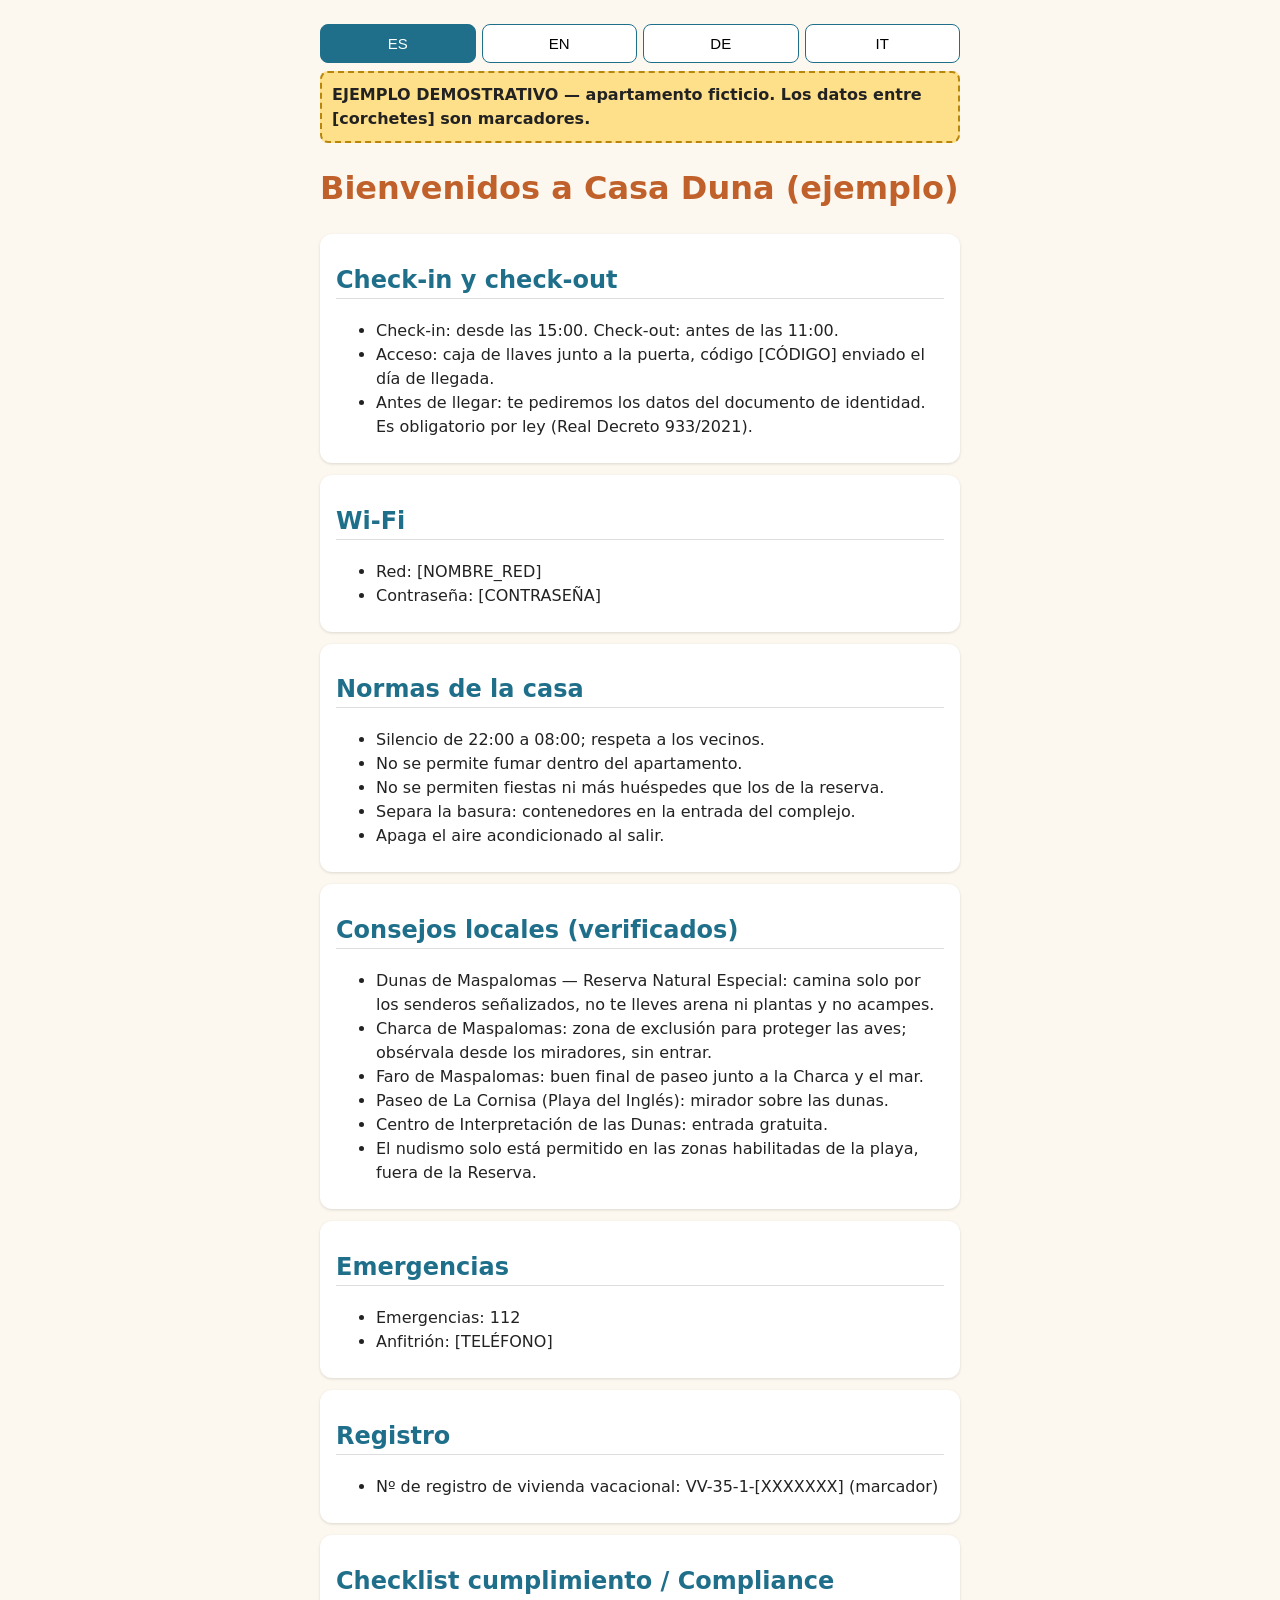
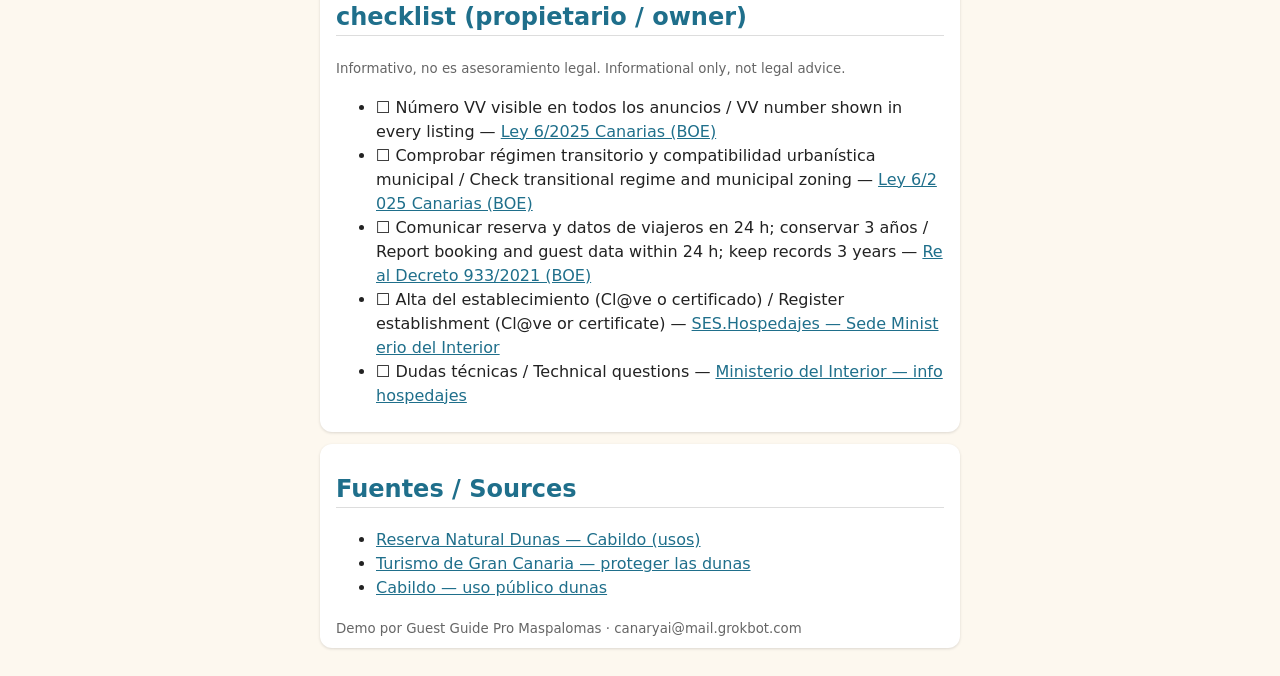
==== demo/index.html @ 5d926c9a "Add files via upload" ====
<!doctype html><html lang="es"><head><meta charset="utf-8"><meta name="viewport" content="width=device-width,initial-scale=1"><title>Casa Duna — guía demo</title><style>body{font-family:system-ui,Arial,sans-serif;margin:0;background:#fdf8ef;color:#222;line-height:1.5}main{max-width:640px;margin:auto;padding:16px}
.ex{background:#ffe08a;border:2px dashed #b8860b;padding:10px;border-radius:8px;font-weight:700}h1{color:#c0602a}h2{color:#1f6f8b;border-bottom:1px solid #ddd}
section{background:#fff;border-radius:12px;padding:8px 16px;margin:12px 0;box-shadow:0 1px 3px #0002}nav{display:flex;gap:6px;position:sticky;top:0;background:#fdf8ef;padding:8px 0}
nav button{flex:1;padding:10px;border:1px solid #1f6f8b;background:#fff;border-radius:8px;font-size:15px}nav button.on{background:#1f6f8b;color:#fff}.lang{display:none}.lang.on{display:block}
a{color:#1f6f8b;word-break:break-all}small{color:#666}@media print{nav{display:none}.lang{display:block;page-break-after:always}}</style></head><body><main><nav><button onclick="s('es')" id="bes" class=on>ES</button><button onclick="s('en')" id="ben">EN</button><button onclick="s('de')" id="bde">DE</button><button onclick="s('it')" id="bit">IT</button></nav><div class="lang on" id="es" lang="es"><div class="ex">EJEMPLO DEMOSTRATIVO — apartamento ficticio. Los datos entre [corchetes] son marcadores.</div><h1>Bienvenidos a Casa Duna (ejemplo)</h1><section><h2>Check-in y check-out</h2><ul><li>Check-in: desde las 15:00. Check-out: antes de las 11:00.</li><li>Acceso: caja de llaves junto a la puerta, código [CÓDIGO] enviado el día de llegada.</li><li>Antes de llegar: te pediremos los datos del documento de identidad. Es obligatorio por ley (Real Decreto 933/2021).</li></ul></section><section><h2>Wi-Fi</h2><ul><li>Red: [NOMBRE_RED]</li><li>Contraseña: [CONTRASEÑA]</li></ul></section><section><h2>Normas de la casa</h2><ul><li>Silencio de 22:00 a 08:00; respeta a los vecinos.</li><li>No se permite fumar dentro del apartamento.</li><li>No se permiten fiestas ni más huéspedes que los de la reserva.</li><li>Separa la basura: contenedores en la entrada del complejo.</li><li>Apaga el aire acondicionado al salir.</li></ul></section><section><h2>Consejos locales (verificados)</h2><ul><li>Dunas de Maspalomas — Reserva Natural Especial: camina solo por los senderos señalizados, no te lleves arena ni plantas y no acampes.</li><li>Charca de Maspalomas: zona de exclusión para proteger las aves; obsérvala desde los miradores, sin entrar.</li><li>Faro de Maspalomas: buen final de paseo junto a la Charca y el mar.</li><li>Paseo de La Cornisa (Playa del Inglés): mirador sobre las dunas.</li><li>Centro de Interpretación de las Dunas: entrada gratuita.</li><li>El nudismo solo está permitido en las zonas habilitadas de la playa, fuera de la Reserva.</li></ul></section><section><h2>Emergencias</h2><ul><li>Emergencias: 112</li><li>Anfitrión: [TELÉFONO]</li></ul></section><section><h2>Registro</h2><ul><li>Nº de registro de vivienda vacacional: VV-35-1-[XXXXXXX] (marcador)</li></ul></section></div><div class="lang" id="en" lang="en"><div class="ex">DEMO EXAMPLE — fictional apartment. Data in [brackets] are placeholders.</div><h1>Welcome to Casa Duna (example)</h1><section><h2>Check-in &amp; check-out</h2><ul><li>Check-in from 15:00. Check-out by 11:00.</li><li>Access: key box by the door, code [CODE] sent on arrival day.</li><li>Before arrival we will ask for your ID details. This is required by Spanish law (Royal Decree 933/2021).</li></ul></section><section><h2>Wi-Fi</h2><ul><li>Network: [NETWORK_NAME]</li><li>Password: [PASSWORD]</li></ul></section><section><h2>House rules</h2><ul><li>Quiet hours 22:00–08:00; please respect the neighbours.</li><li>No smoking inside.</li><li>No parties and no guests beyond the booking.</li><li>Separate your rubbish: bins at the complex entrance.</li><li>Switch off the air conditioning when you go out.</li></ul></section><section><h2>Local tips (verified)</h2><ul><li>Maspalomas Dunes, a Special Nature Reserve: stay on the marked trails, do not take sand or plants, and no camping.</li><li>Maspalomas lagoon (La Charca): no-entry zone to protect birds; watch from the viewpoints.</li><li>Maspalomas Lighthouse: a lovely end to a walk by the lagoon and the sea.</li><li>La Cornisa promenade (Playa del Inglés): viewpoint over the dunes.</li><li>Dunes Interpretation Centre: free entry.</li><li>Naturism only in the designated beach areas, outside the Reserve.</li></ul></section><section><h2>Emergencies</h2><ul><li>Emergencies: 112</li><li>Host: [PHONE]</li></ul></section><section><h2>Registration</h2><ul><li>Holiday home registration no.: VV-35-1-[XXXXXXX] (placeholder)</li></ul></section></div><div class="lang" id="de" lang="de"><div class="ex">DEMO-BEISPIEL: fiktive Wohnung. Angaben in [Klammern] sind Platzhalter.</div><h1>Willkommen in der Casa Duna (Beispiel)</h1><section><h2>Check-in &amp; Check-out</h2><ul><li>Check-in ab 15:00 Uhr. Check-out bis 11:00 Uhr.</li><li>Zugang: Schlüsselbox an der Tür, Code [CODE] am Anreisetag.</li><li>Vor der Anreise bitten wir Sie um Ihre Ausweisdaten. Das schreibt das spanische Gesetz vor (Königliches Dekret 933/2021).</li></ul></section><section><h2>WLAN</h2><ul><li>Netzwerk: [NETZWERKNAME]</li><li>Passwort: [PASSWORT]</li></ul></section><section><h2>Hausregeln</h2><ul><li>Nachtruhe 22:00–08:00 Uhr.</li><li>Rauchen in der Wohnung ist nicht erlaubt.</li><li>Keine Partys, keine zusätzlichen Gäste.</li><li>Bitte Müll trennen: Container am Eingang der Anlage.</li><li>Klimaanlage beim Verlassen ausschalten.</li></ul></section><section><h2>Lokale Tipps (geprüft)</h2><ul><li>Dünen von Maspalomas, ein besonderes Naturschutzgebiet: nur auf markierten Wegen gehen, keinen Sand und keine Pflanzen mitnehmen, nicht zelten.</li><li>Lagune (La Charca): Sperrzone zum Schutz der Vögel; bitte von den Aussichtspunkten aus beobachten.</li><li>Leuchtturm von Maspalomas: schöner Abschluss eines Spaziergangs an der Lagune und am Meer.</li><li>Promenade La Cornisa (Playa del Inglés): Aussichtspunkt über die Dünen.</li><li>Besucherzentrum der Dünen: Eintritt frei.</li><li>FKK nur in den ausgewiesenen Strandbereichen außerhalb des Schutzgebiets.</li></ul></section><section><h2>Notfälle</h2><ul><li>Notruf: 112</li><li>Gastgeber: [TELEFON]</li></ul></section><section><h2>Registrierung</h2><ul><li>Registriernummer der Ferienwohnung: VV-35-1-[XXXXXXX] (Platzhalter)</li></ul></section></div><div class="lang" id="it" lang="it"><div class="ex">ESEMPIO DIMOSTRATIVO — appartamento fittizio. I dati tra [parentesi] sono segnaposto.</div><h1>Benvenuti a Casa Duna (esempio)</h1><section><h2>Check-in e check-out</h2><ul><li>Check-in dalle 15:00. Check-out entro le 11:00.</li><li>Accesso: cassetta delle chiavi accanto alla porta, codice [CODICE] inviato il giorno dell&#x27;arrivo.</li><li>Prima dell&#x27;arrivo ti chiederemo i dati del documento d&#x27;identità. È obbligatorio per legge (Real Decreto 933/2021).</li></ul></section><section><h2>Wi-Fi</h2><ul><li>Rete: [NOME_RETE]</li><li>Password: [PASSWORD]</li></ul></section><section><h2>Regole della casa</h2><ul><li>Silenzio dalle 22:00 alle 08:00.</li><li>Vietato fumare all&#x27;interno.</li><li>Niente feste né ospiti oltre a quelli della prenotazione.</li><li>Fai la raccolta differenziata: contenitori all&#x27;ingresso del complesso.</li><li>Spegni l&#x27;aria condizionata quando esci.</li></ul></section><section><h2>Consigli locali (verificati)</h2><ul><li>Dune di Maspalomas, Riserva Naturale Speciale: cammina solo sui sentieri segnalati, non portare via sabbia o piante e non campeggiare.</li><li>Laguna (La Charca): zona di esclusione per proteggere gli uccelli; osservala dai belvedere, senza entrare.</li><li>Faro di Maspalomas: ottima meta finale di una passeggiata lungo la laguna e il mare.</li><li>Passeggiata La Cornisa (Playa del Inglés): belvedere sulle dune.</li><li>Centro di interpretazione delle dune: ingresso gratuito.</li><li>Il naturismo è consentito solo nelle zone indicate della spiaggia, fuori dalla Riserva.</li></ul></section><section><h2>Emergenze</h2><ul><li>Emergenze: 112</li><li>Host: [TELEFONO]</li></ul></section><section><h2>Registrazione</h2><ul><li>N° di registro della casa vacanza: VV-35-1-[XXXXXXX] (segnaposto)</li></ul></section></div><section><h2>Checklist cumplimiento / Compliance checklist (propietario / owner)</h2><small>Informativo, no es asesoramiento legal. Informational only, not legal advice.</small><ul><li>☐ Número VV visible en todos los anuncios / VV number shown in every listing — <a href="https://www.boe.es/eli/es-cn/l/2025/12/10/6">Ley 6/2025 Canarias (BOE)</a></li><li>☐ Comprobar régimen transitorio y compatibilidad urbanística municipal / Check transitional regime and municipal zoning — <a href="https://www.boe.es/eli/es-cn/l/2025/12/10/6">Ley 6/2025 Canarias (BOE)</a></li><li>☐ Comunicar reserva y datos de viajeros en 24 h; conservar 3 años / Report booking and guest data within 24 h; keep records 3 years — <a href="https://www.boe.es/eli/es/rd/2021/10/26/933/con">Real Decreto 933/2021 (BOE)</a></li><li>☐ Alta del establecimiento (Cl@ve o certificado) / Register establishment (Cl@ve or certificate) — <a href="https://sede.interior.gob.es/portal/sede/tramites?idAgrupacion=18">SES.Hospedajes — Sede Ministerio del Interior</a></li><li>☐ Dudas técnicas / Technical questions — <a href="https://www.interior.gob.es/opencms/es/servicios-al-ciudadano/hospedajes-y-alquiler-de-vehiculos/">Ministerio del Interior — info hospedajes</a></li></ul></section><section><h2>Fuentes / Sources</h2><ul><li><a href="https://cabildo.grancanaria.com/dunas/espacio-protegido-ordenacion-usos">Reserva Natural Dunas — Cabildo (usos)</a></li><li><a href="https://www.grancanaria.com/turismo/es/playas/maspalomas/ayudanos-a-proteger-las-dunas-de-maspalomas/">Turismo de Gran Canaria — proteger las dunas</a></li><li><a href="https://cabildo.grancanaria.com/dunas/uso-publico">Cabildo — uso público dunas</a></li></ul><small>Demo por Guest Guide Pro Maspalomas · canaryai@mail.grokbot.com</small></section></main><script>function s(l){document.querySelectorAll(".lang").forEach(x=>x.classList.toggle("on",x.id==l));document.querySelectorAll("nav button").forEach(b=>b.classList.toggle("on",b.id=="b"+l))}</script></body></html>
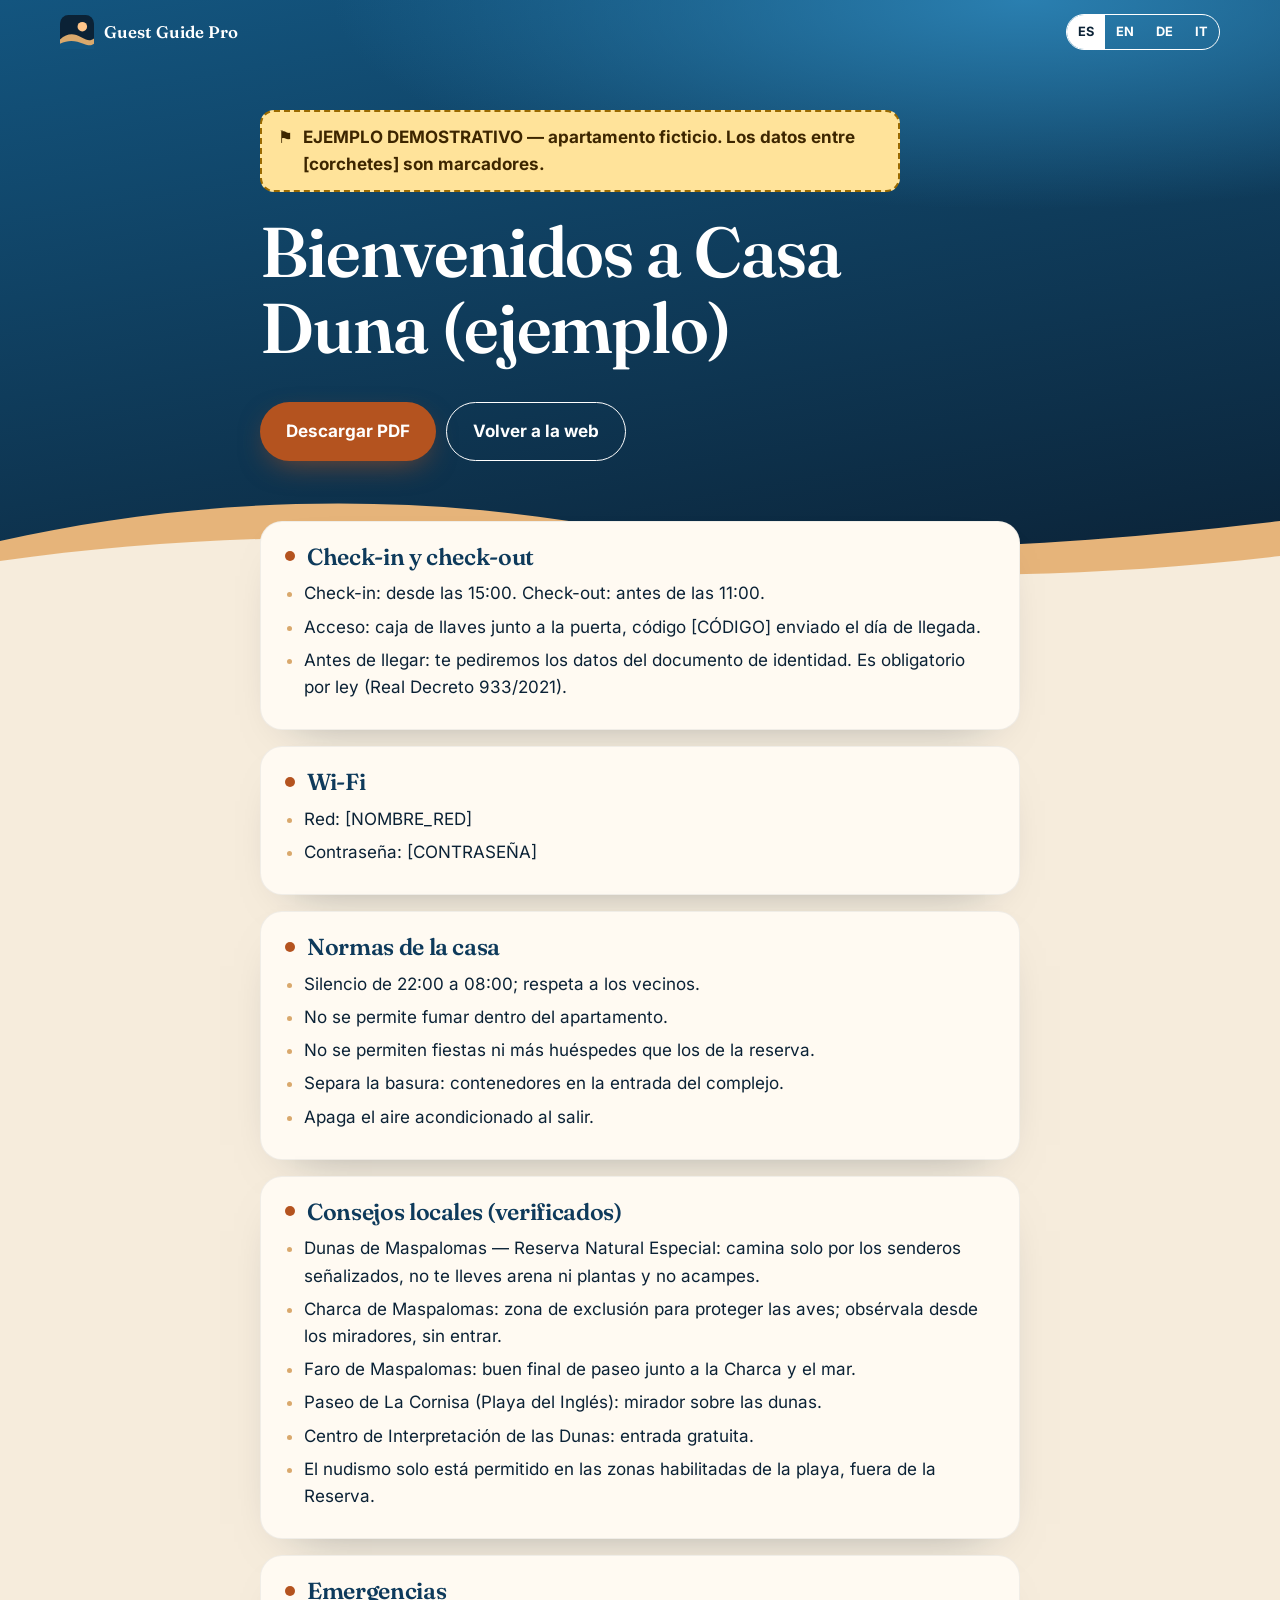
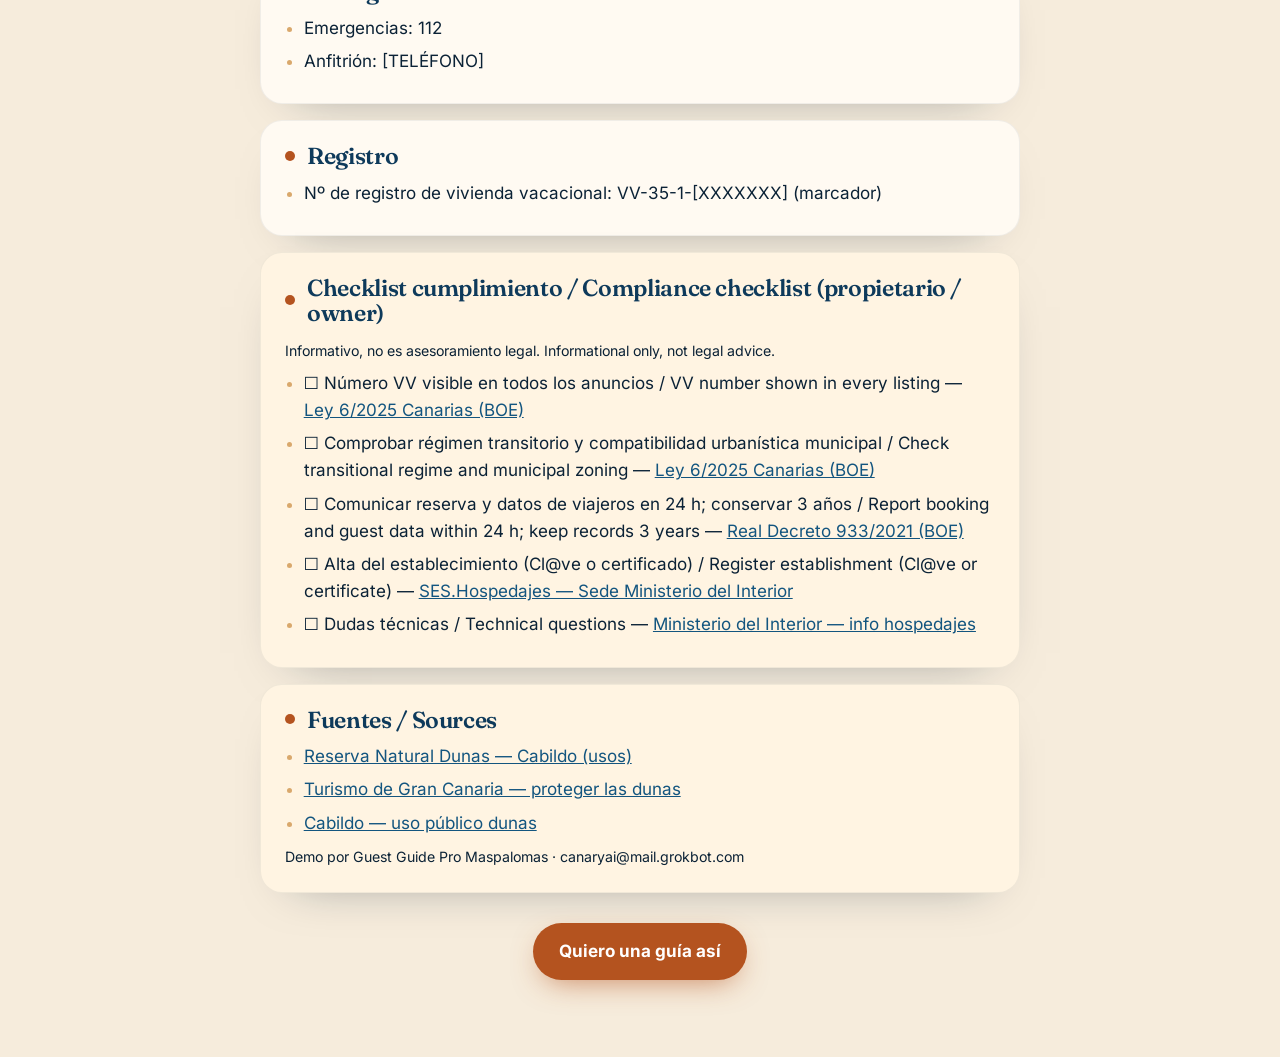
==== commit 1798d26c: "Add files via upload" ====
--- a/demo/index.html
+++ b/demo/index.html
@@ -1,5 +1,69 @@
-<!doctype html><html lang="es"><head><meta charset="utf-8"><meta name="viewport" content="width=device-width,initial-scale=1"><title>Casa Duna — guía demo</title><style>body{font-family:system-ui,Arial,sans-serif;margin:0;background:#fdf8ef;color:#222;line-height:1.5}main{max-width:640px;margin:auto;padding:16px}
-.ex{background:#ffe08a;border:2px dashed #b8860b;padding:10px;border-radius:8px;font-weight:700}h1{color:#c0602a}h2{color:#1f6f8b;border-bottom:1px solid #ddd}
-section{background:#fff;border-radius:12px;padding:8px 16px;margin:12px 0;box-shadow:0 1px 3px #0002}nav{display:flex;gap:6px;position:sticky;top:0;background:#fdf8ef;padding:8px 0}
-nav button{flex:1;padding:10px;border:1px solid #1f6f8b;background:#fff;border-radius:8px;font-size:15px}nav button.on{background:#1f6f8b;color:#fff}.lang{display:none}.lang.on{display:block}
-a{color:#1f6f8b;word-break:break-all}small{color:#666}@media print{nav{display:none}.lang{display:block;page-break-after:always}}</style></head><body><main><nav><button onclick="s('es')" id="bes" class=on>ES</button><button onclick="s('en')" id="ben">EN</button><button onclick="s('de')" id="bde">DE</button><button onclick="s('it')" id="bit">IT</button></nav><div class="lang on" id="es" lang="es"><div class="ex">EJEMPLO DEMOSTRATIVO — apartamento ficticio. Los datos entre [corchetes] son marcadores.</div><h1>Bienvenidos a Casa Duna (ejemplo)</h1><section><h2>Check-in y check-out</h2><ul><li>Check-in: desde las 15:00. Check-out: antes de las 11:00.</li><li>Acceso: caja de llaves junto a la puerta, código [CÓDIGO] enviado el día de llegada.</li><li>Antes de llegar: te pediremos los datos del documento de identidad. Es obligatorio por ley (Real Decreto 933/2021).</li></ul></section><section><h2>Wi-Fi</h2><ul><li>Red: [NOMBRE_RED]</li><li>Contraseña: [CONTRASEÑA]</li></ul></section><section><h2>Normas de la casa</h2><ul><li>Silencio de 22:00 a 08:00; respeta a los vecinos.</li><li>No se permite fumar dentro del apartamento.</li><li>No se permiten fiestas ni más huéspedes que los de la reserva.</li><li>Separa la basura: contenedores en la entrada del complejo.</li><li>Apaga el aire acondicionado al salir.</li></ul></section><section><h2>Consejos locales (verificados)</h2><ul><li>Dunas de Maspalomas — Reserva Natural Especial: camina solo por los senderos señalizados, no te lleves arena ni plantas y no acampes.</li><li>Charca de Maspalomas: zona de exclusión para proteger las aves; obsérvala desde los miradores, sin entrar.</li><li>Faro de Maspalomas: buen final de paseo junto a la Charca y el mar.</li><li>Paseo de La Cornisa (Playa del Inglés): mirador sobre las dunas.</li><li>Centro de Interpretación de las Dunas: entrada gratuita.</li><li>El nudismo solo está permitido en las zonas habilitadas de la playa, fuera de la Reserva.</li></ul></section><section><h2>Emergencias</h2><ul><li>Emergencias: 112</li><li>Anfitrión: [TELÉFONO]</li></ul></section><section><h2>Registro</h2><ul><li>Nº de registro de vivienda vacacional: VV-35-1-[XXXXXXX] (marcador)</li></ul></section></div><div class="lang" id="en" lang="en"><div class="ex">DEMO EXAMPLE — fictional apartment. Data in [brackets] are placeholders.</div><h1>Welcome to Casa Duna (example)</h1><section><h2>Check-in &amp; check-out</h2><ul><li>Check-in from 15:00. Check-out by 11:00.</li><li>Access: key box by the door, code [CODE] sent on arrival day.</li><li>Before arrival we will ask for your ID details. This is required by Spanish law (Royal Decree 933/2021).</li></ul></section><section><h2>Wi-Fi</h2><ul><li>Network: [NETWORK_NAME]</li><li>Password: [PASSWORD]</li></ul></section><section><h2>House rules</h2><ul><li>Quiet hours 22:00–08:00; please respect the neighbours.</li><li>No smoking inside.</li><li>No parties and no guests beyond the booking.</li><li>Separate your rubbish: bins at the complex entrance.</li><li>Switch off the air conditioning when you go out.</li></ul></section><section><h2>Local tips (verified)</h2><ul><li>Maspalomas Dunes, a Special Nature Reserve: stay on the marked trails, do not take sand or plants, and no camping.</li><li>Maspalomas lagoon (La Charca): no-entry zone to protect birds; watch from the viewpoints.</li><li>Maspalomas Lighthouse: a lovely end to a walk by the lagoon and the sea.</li><li>La Cornisa promenade (Playa del Inglés): viewpoint over the dunes.</li><li>Dunes Interpretation Centre: free entry.</li><li>Naturism only in the designated beach areas, outside the Reserve.</li></ul></section><section><h2>Emergencies</h2><ul><li>Emergencies: 112</li><li>Host: [PHONE]</li></ul></section><section><h2>Registration</h2><ul><li>Holiday home registration no.: VV-35-1-[XXXXXXX] (placeholder)</li></ul></section></div><div class="lang" id="de" lang="de"><div class="ex">DEMO-BEISPIEL: fiktive Wohnung. Angaben in [Klammern] sind Platzhalter.</div><h1>Willkommen in der Casa Duna (Beispiel)</h1><section><h2>Check-in &amp; Check-out</h2><ul><li>Check-in ab 15:00 Uhr. Check-out bis 11:00 Uhr.</li><li>Zugang: Schlüsselbox an der Tür, Code [CODE] am Anreisetag.</li><li>Vor der Anreise bitten wir Sie um Ihre Ausweisdaten. Das schreibt das spanische Gesetz vor (Königliches Dekret 933/2021).</li></ul></section><section><h2>WLAN</h2><ul><li>Netzwerk: [NETZWERKNAME]</li><li>Passwort: [PASSWORT]</li></ul></section><section><h2>Hausregeln</h2><ul><li>Nachtruhe 22:00–08:00 Uhr.</li><li>Rauchen in der Wohnung ist nicht erlaubt.</li><li>Keine Partys, keine zusätzlichen Gäste.</li><li>Bitte Müll trennen: Container am Eingang der Anlage.</li><li>Klimaanlage beim Verlassen ausschalten.</li></ul></section><section><h2>Lokale Tipps (geprüft)</h2><ul><li>Dünen von Maspalomas, ein besonderes Naturschutzgebiet: nur auf markierten Wegen gehen, keinen Sand und keine Pflanzen mitnehmen, nicht zelten.</li><li>Lagune (La Charca): Sperrzone zum Schutz der Vögel; bitte von den Aussichtspunkten aus beobachten.</li><li>Leuchtturm von Maspalomas: schöner Abschluss eines Spaziergangs an der Lagune und am Meer.</li><li>Promenade La Cornisa (Playa del Inglés): Aussichtspunkt über die Dünen.</li><li>Besucherzentrum der Dünen: Eintritt frei.</li><li>FKK nur in den ausgewiesenen Strandbereichen außerhalb des Schutzgebiets.</li></ul></section><section><h2>Notfälle</h2><ul><li>Notruf: 112</li><li>Gastgeber: [TELEFON]</li></ul></section><section><h2>Registrierung</h2><ul><li>Registriernummer der Ferienwohnung: VV-35-1-[XXXXXXX] (Platzhalter)</li></ul></section></div><div class="lang" id="it" lang="it"><div class="ex">ESEMPIO DIMOSTRATIVO — appartamento fittizio. I dati tra [parentesi] sono segnaposto.</div><h1>Benvenuti a Casa Duna (esempio)</h1><section><h2>Check-in e check-out</h2><ul><li>Check-in dalle 15:00. Check-out entro le 11:00.</li><li>Accesso: cassetta delle chiavi accanto alla porta, codice [CODICE] inviato il giorno dell&#x27;arrivo.</li><li>Prima dell&#x27;arrivo ti chiederemo i dati del documento d&#x27;identità. È obbligatorio per legge (Real Decreto 933/2021).</li></ul></section><section><h2>Wi-Fi</h2><ul><li>Rete: [NOME_RETE]</li><li>Password: [PASSWORD]</li></ul></section><section><h2>Regole della casa</h2><ul><li>Silenzio dalle 22:00 alle 08:00.</li><li>Vietato fumare all&#x27;interno.</li><li>Niente feste né ospiti oltre a quelli della prenotazione.</li><li>Fai la raccolta differenziata: contenitori all&#x27;ingresso del complesso.</li><li>Spegni l&#x27;aria condizionata quando esci.</li></ul></section><section><h2>Consigli locali (verificati)</h2><ul><li>Dune di Maspalomas, Riserva Naturale Speciale: cammina solo sui sentieri segnalati, non portare via sabbia o piante e non campeggiare.</li><li>Laguna (La Charca): zona di esclusione per proteggere gli uccelli; osservala dai belvedere, senza entrare.</li><li>Faro di Maspalomas: ottima meta finale di una passeggiata lungo la laguna e il mare.</li><li>Passeggiata La Cornisa (Playa del Inglés): belvedere sulle dune.</li><li>Centro di interpretazione delle dune: ingresso gratuito.</li><li>Il naturismo è consentito solo nelle zone indicate della spiaggia, fuori dalla Riserva.</li></ul></section><section><h2>Emergenze</h2><ul><li>Emergenze: 112</li><li>Host: [TELEFONO]</li></ul></section><section><h2>Registrazione</h2><ul><li>N° di registro della casa vacanza: VV-35-1-[XXXXXXX] (segnaposto)</li></ul></section></div><section><h2>Checklist cumplimiento / Compliance checklist (propietario / owner)</h2><small>Informativo, no es asesoramiento legal. Informational only, not legal advice.</small><ul><li>☐ Número VV visible en todos los anuncios / VV number shown in every listing — <a href="https://www.boe.es/eli/es-cn/l/2025/12/10/6">Ley 6/2025 Canarias (BOE)</a></li><li>☐ Comprobar régimen transitorio y compatibilidad urbanística municipal / Check transitional regime and municipal zoning — <a href="https://www.boe.es/eli/es-cn/l/2025/12/10/6">Ley 6/2025 Canarias (BOE)</a></li><li>☐ Comunicar reserva y datos de viajeros en 24 h; conservar 3 años / Report booking and guest data within 24 h; keep records 3 years — <a href="https://www.boe.es/eli/es/rd/2021/10/26/933/con">Real Decreto 933/2021 (BOE)</a></li><li>☐ Alta del establecimiento (Cl@ve o certificado) / Register establishment (Cl@ve or certificate) — <a href="https://sede.interior.gob.es/portal/sede/tramites?idAgrupacion=18">SES.Hospedajes — Sede Ministerio del Interior</a></li><li>☐ Dudas técnicas / Technical questions — <a href="https://www.interior.gob.es/opencms/es/servicios-al-ciudadano/hospedajes-y-alquiler-de-vehiculos/">Ministerio del Interior — info hospedajes</a></li></ul></section><section><h2>Fuentes / Sources</h2><ul><li><a href="https://cabildo.grancanaria.com/dunas/espacio-protegido-ordenacion-usos">Reserva Natural Dunas — Cabildo (usos)</a></li><li><a href="https://www.grancanaria.com/turismo/es/playas/maspalomas/ayudanos-a-proteger-las-dunas-de-maspalomas/">Turismo de Gran Canaria — proteger las dunas</a></li><li><a href="https://cabildo.grancanaria.com/dunas/uso-publico">Cabildo — uso público dunas</a></li></ul><small>Demo por Guest Guide Pro Maspalomas · canaryai@mail.grokbot.com</small></section></main><script>function s(l){document.querySelectorAll(".lang").forEach(x=>x.classList.toggle("on",x.id==l));document.querySelectorAll("nav button").forEach(b=>b.classList.toggle("on",b.id=="b"+l))}</script></body></html>+<!doctype html>
+<html lang="es" data-title-es="Casa Duna — guía demo · Guest Guide Pro Maspalomas" data-title-en="Casa Duna — demo guide · Guest Guide Pro Maspalomas" data-title-de="Casa Duna — Demo-Gästeguide · Guest Guide Pro Maspalomas" data-title-it="Casa Duna — guida demo · Guest Guide Pro Maspalomas">
+<head>
+<meta charset="utf-8">
+<meta name="viewport" content="width=device-width,initial-scale=1,viewport-fit=cover">
+<title>Casa Duna — guía demo · Guest Guide Pro Maspalomas</title>
+<meta name="description" content="Ejemplo demostrativo de guía para huéspedes (apartamento ficticio) en ES, EN, DE e IT.">
+<meta name="robots" content="noindex">
+<meta name="theme-color" content="#0b2236">
+<link rel="icon" href="../assets/logo.svg" type="image/svg+xml">
+<link rel="stylesheet" href="../assets/style.css">
+</head>
+<body>
+<a class="skip" href="#main">Skip / Saltar</a>
+<header class="top dark"><div class="wrap">
+<a class="brand" href="../"><img src="../assets/logo.svg" width="34" height="34" alt=""> Guest Guide Pro</a>
+<nav aria-label="Idioma / Language"><div class="langsw" role="group" aria-label="Idioma / Language"><button type="button" data-setlang="es" aria-pressed="true" lang="es">ES</button><button type="button" data-setlang="en" aria-pressed="false" lang="en">EN</button><button type="button" data-setlang="de" aria-pressed="false" lang="de">DE</button><button type="button" data-setlang="it" aria-pressed="false" lang="it">IT</button></div></nav>
+</div></header>
+<main id="main">
+<div class="g-hero"><div class="wrap" style="max-width:760px">
+<div data-l="es" lang="es"><p class="ex" role="note"><span aria-hidden="true">⚑</span> EJEMPLO DEMOSTRATIVO — apartamento ficticio. Los datos entre [corchetes] son marcadores.</p><h1>Bienvenidos a Casa Duna (ejemplo)</h1></div>
+<div data-l="en" lang="en"><p class="ex" role="note"><span aria-hidden="true">⚑</span> DEMO EXAMPLE — fictional apartment. Data in [brackets] are placeholders.</p><h1>Welcome to Casa Duna (example)</h1></div>
+<div data-l="de" lang="de"><p class="ex" role="note"><span aria-hidden="true">⚑</span> DEMO-BEISPIEL: fiktive Wohnung. Angaben in [Klammern] sind Platzhalter.</p><h1>Willkommen in der Casa Duna (Beispiel)</h1></div>
+<div data-l="it" lang="it"><p class="ex" role="note"><span aria-hidden="true">⚑</span> ESEMPIO DIMOSTRATIVO — appartamento fittizio. I dati tra [parentesi] sono segnaposto.</p><h1>Benvenuti a Casa Duna (esempio)</h1></div>
+<div class="g-actions"><a class="btn btn-sun" href="guia_demo_casa_duna.pdf"><span data-l="es">Descargar PDF</span><span data-l="en">Download PDF</span><span data-l="de">PDF herunterladen</span><span data-l="it">Scarica PDF</span></a><a class="btn btn-ghost" href="../"><span data-l="es">Volver a la web</span><span data-l="en">Back to site</span><span data-l="de">Zurück zur Website</span><span data-l="it">Torna al sito</span></a></div>
+</div>
+<svg class="dunes" viewBox="0 0 1440 90" preserveAspectRatio="none" aria-hidden="true" focusable="false"><path fill="#e6b47a" d="M0 50C200 10 420 0 640 30s420 40 800 0v60H0z"/><path fill="#f6ecdc" d="M0 70c240-30 480-30 720-5s480 25 720 0v25H0z"/></svg>
+</div>
+<div class="g-body">
+<div data-l="es" lang="es">
+<section class="g-sec rv"><h2>Check-in y check-out</h2><ul><li>Check-in: desde las 15:00. Check-out: antes de las 11:00.</li><li>Acceso: caja de llaves junto a la puerta, código [CÓDIGO] enviado el día de llegada.</li><li>Antes de llegar: te pediremos los datos del documento de identidad. Es obligatorio por ley (Real Decreto 933/2021).</li></ul></section>
+<section class="g-sec rv"><h2>Wi-Fi</h2><ul><li>Red: [NOMBRE_RED]</li><li>Contraseña: [CONTRASEÑA]</li></ul></section>
+<section class="g-sec rv"><h2>Normas de la casa</h2><ul><li>Silencio de 22:00 a 08:00; respeta a los vecinos.</li><li>No se permite fumar dentro del apartamento.</li><li>No se permiten fiestas ni más huéspedes que los de la reserva.</li><li>Separa la basura: contenedores en la entrada del complejo.</li><li>Apaga el aire acondicionado al salir.</li></ul></section>
+<section class="g-sec rv"><h2>Consejos locales (verificados)</h2><ul><li>Dunas de Maspalomas — Reserva Natural Especial: camina solo por los senderos señalizados, no te lleves arena ni plantas y no acampes.</li><li>Charca de Maspalomas: zona de exclusión para proteger las aves; obsérvala desde los miradores, sin entrar.</li><li>Faro de Maspalomas: buen final de paseo junto a la Charca y el mar.</li><li>Paseo de La Cornisa (Playa del Inglés): mirador sobre las dunas.</li><li>Centro de Interpretación de las Dunas: entrada gratuita.</li><li>El nudismo solo está permitido en las zonas habilitadas de la playa, fuera de la Reserva.</li></ul></section>
+<section class="g-sec rv"><h2>Emergencias</h2><ul><li>Emergencias: 112</li><li>Anfitrión: [TELÉFONO]</li></ul></section>
+<section class="g-sec rv"><h2>Registro</h2><ul><li>Nº de registro de vivienda vacacional: VV-35-1-[XXXXXXX] (marcador)</li></ul></section>
+</div>
+<div data-l="en" lang="en">
+<section class="g-sec rv"><h2>Check-in &amp; check-out</h2><ul><li>Check-in from 15:00. Check-out by 11:00.</li><li>Access: key box by the door, code [CODE] sent on arrival day.</li><li>Before arrival we will ask for your ID details. This is required by Spanish law (Royal Decree 933/2021).</li></ul></section>
+<section class="g-sec rv"><h2>Wi-Fi</h2><ul><li>Network: [NETWORK_NAME]</li><li>Password: [PASSWORD]</li></ul></section>
+<section class="g-sec rv"><h2>House rules</h2><ul><li>Quiet hours 22:00–08:00; please respect the neighbours.</li><li>No smoking inside.</li><li>No parties and no guests beyond the booking.</li><li>Separate your rubbish: bins at the complex entrance.</li><li>Switch off the air conditioning when you go out.</li></ul></section>
+<section class="g-sec rv"><h2>Local tips (verified)</h2><ul><li>Maspalomas Dunes, a Special Nature Reserve: stay on the marked trails, do not take sand or plants, and no camping.</li><li>Maspalomas lagoon (La Charca): no-entry zone to protect birds; watch from the viewpoints.</li><li>Maspalomas Lighthouse: a lovely end to a walk by the lagoon and the sea.</li><li>La Cornisa promenade (Playa del Inglés): viewpoint over the dunes.</li><li>Dunes Interpretation Centre: free entry.</li><li>Naturism only in the designated beach areas, outside the Reserve.</li></ul></section>
+<section class="g-sec rv"><h2>Emergencies</h2><ul><li>Emergencies: 112</li><li>Host: [PHONE]</li></ul></section>
+<section class="g-sec rv"><h2>Registration</h2><ul><li>Holiday home registration no.: VV-35-1-[XXXXXXX] (placeholder)</li></ul></section>
+</div>
+<div data-l="de" lang="de">
+<section class="g-sec rv"><h2>Check-in &amp; Check-out</h2><ul><li>Check-in ab 15:00 Uhr. Check-out bis 11:00 Uhr.</li><li>Zugang: Schlüsselbox an der Tür, Code [CODE] am Anreisetag.</li><li>Vor der Anreise bitten wir Sie um Ihre Ausweisdaten. Das schreibt das spanische Gesetz vor (Königliches Dekret 933/2021).</li></ul></section>
+<section class="g-sec rv"><h2>WLAN</h2><ul><li>Netzwerk: [NETZWERKNAME]</li><li>Passwort: [PASSWORT]</li></ul></section>
+<section class="g-sec rv"><h2>Hausregeln</h2><ul><li>Nachtruhe 22:00–08:00 Uhr.</li><li>Rauchen in der Wohnung ist nicht erlaubt.</li><li>Keine Partys, keine zusätzlichen Gäste.</li><li>Bitte Müll trennen: Container am Eingang der Anlage.</li><li>Klimaanlage beim Verlassen ausschalten.</li></ul></section>
+<section class="g-sec rv"><h2>Lokale Tipps (geprüft)</h2><ul><li>Dünen von Maspalomas, ein besonderes Naturschutzgebiet: nur auf markierten Wegen gehen, keinen Sand und keine Pflanzen mitnehmen, nicht zelten.</li><li>Lagune (La Charca): Sperrzone zum Schutz der Vögel; bitte von den Aussichtspunkten aus beobachten.</li><li>Leuchtturm von Maspalomas: schöner Abschluss eines Spaziergangs an der Lagune und am Meer.</li><li>Promenade La Cornisa (Playa del Inglés): Aussichtspunkt über die Dünen.</li><li>Besucherzentrum der Dünen: Eintritt frei.</li><li>FKK nur in den ausgewiesenen Strandbereichen außerhalb des Schutzgebiets.</li></ul></section>
+<section class="g-sec rv"><h2>Notfälle</h2><ul><li>Notruf: 112</li><li>Gastgeber: [TELEFON]</li></ul></section>
+<section class="g-sec rv"><h2>Registrierung</h2><ul><li>Registriernummer der Ferienwohnung: VV-35-1-[XXXXXXX] (Platzhalter)</li></ul></section>
+</div>
+<div data-l="it" lang="it">
+<section class="g-sec rv"><h2>Check-in e check-out</h2><ul><li>Check-in dalle 15:00. Check-out entro le 11:00.</li><li>Accesso: cassetta delle chiavi accanto alla porta, codice [CODICE] inviato il giorno dell'arrivo.</li><li>Prima dell'arrivo ti chiederemo i dati del documento d'identità. È obbligatorio per legge (Real Decreto 933/2021).</li></ul></section>
+<section class="g-sec rv"><h2>Wi-Fi</h2><ul><li>Rete: [NOME_RETE]</li><li>Password: [PASSWORD]</li></ul></section>
+<section class="g-sec rv"><h2>Regole della casa</h2><ul><li>Silenzio dalle 22:00 alle 08:00.</li><li>Vietato fumare all'interno.</li><li>Niente feste né ospiti oltre a quelli della prenotazione.</li><li>Fai la raccolta differenziata: contenitori all'ingresso del complesso.</li><li>Spegni l'aria condizionata quando esci.</li></ul></section>
+<section class="g-sec rv"><h2>Consigli locali (verificati)</h2><ul><li>Dune di Maspalomas, Riserva Naturale Speciale: cammina solo sui sentieri segnalati, non portare via sabbia o piante e non campeggiare.</li><li>Laguna (La Charca): zona di esclusione per proteggere gli uccelli; osservala dai belvedere, senza entrare.</li><li>Faro di Maspalomas: ottima meta finale di una passeggiata lungo la laguna e il mare.</li><li>Passeggiata La Cornisa (Playa del Inglés): belvedere sulle dune.</li><li>Centro di interpretazione delle dune: ingresso gratuito.</li><li>Il naturismo è consentito solo nelle zone indicate della spiaggia, fuori dalla Riserva.</li></ul></section>
+<section class="g-sec rv"><h2>Emergenze</h2><ul><li>Emergenze: 112</li><li>Host: [TELEFONO]</li></ul></section>
+<section class="g-sec rv"><h2>Registrazione</h2><ul><li>N° di registro della casa vacanza: VV-35-1-[XXXXXXX] (segnaposto)</li></ul></section>
+</div>
+<section class="g-sec owner rv"><h2>Checklist cumplimiento / Compliance checklist (propietario / owner)</h2><small>Informativo, no es asesoramiento legal. Informational only, not legal advice.</small><ul><li>☐ Número VV visible en todos los anuncios / VV number shown in every listing — <a href="https://www.boe.es/eli/es-cn/l/2025/12/10/6">Ley 6/2025 Canarias (BOE)</a></li><li>☐ Comprobar régimen transitorio y compatibilidad urbanística municipal / Check transitional regime and municipal zoning — <a href="https://www.boe.es/eli/es-cn/l/2025/12/10/6">Ley 6/2025 Canarias (BOE)</a></li><li>☐ Comunicar reserva y datos de viajeros en 24 h; conservar 3 años / Report booking and guest data within 24 h; keep records 3 years — <a href="https://www.boe.es/eli/es/rd/2021/10/26/933/con">Real Decreto 933/2021 (BOE)</a></li><li>☐ Alta del establecimiento (Cl@ve o certificado) / Register establishment (Cl@ve or certificate) — <a href="https://sede.interior.gob.es/portal/sede/tramites?idAgrupacion=18">SES.Hospedajes — Sede Ministerio del Interior</a></li><li>☐ Dudas técnicas / Technical questions — <a href="https://www.interior.gob.es/opencms/es/servicios-al-ciudadano/hospedajes-y-alquiler-de-vehiculos/">Ministerio del Interior — info hospedajes</a></li></ul></section>
+<section class="g-sec owner rv"><h2>Fuentes / Sources</h2><ul><li><a href="https://cabildo.grancanaria.com/dunas/espacio-protegido-ordenacion-usos">Reserva Natural Dunas — Cabildo (usos)</a></li><li><a href="https://www.grancanaria.com/turismo/es/playas/maspalomas/ayudanos-a-proteger-las-dunas-de-maspalomas/">Turismo de Gran Canaria — proteger las dunas</a></li><li><a href="https://cabildo.grancanaria.com/dunas/uso-publico">Cabildo — uso público dunas</a></li></ul><small>Demo por Guest Guide Pro Maspalomas · canaryai@mail.grokbot.com</small></section>
+<p style="text-align:center;margin-top:30px"><a class="btn btn-sun" href="mailto:canaryai@mail.grokbot.com?subject=Guest%20Guide%20Pro"><span data-l="es">Quiero una guía así</span><span data-l="en">I want a guide like this</span><span data-l="de">Ich möchte so einen Gästeguide</span><span data-l="it">Voglio una guida così</span></a></p>
+</div>
+</main>
+<script src="../assets/main.js" defer></script>
+</body>
+</html>
--- a/assets/style.css
+++ b/assets/style.css
@@ -0,0 +1,134 @@
+@font-face{font-family:Fraunces;src:url(fonts/fraunces.woff2) format("woff2");font-weight:300 900;font-display:swap}
+@font-face{font-family:Inter;src:url(fonts/inter.woff2) format("woff2");font-weight:100 900;font-display:swap}
+:root{--sand:#f6ecdc;--sand2:#ead6b8;--dune:#d9a86c;--sun:#b4531f;--sun-d:#8f3e14;--ink:#0b2236;--ocean:#0e3a5b;--ocean2:#13557f;--foam:#fffaf2;--muted:#4a5866;--r:22px;--ease:cubic-bezier(.2,.7,.1,1)}
+*{box-sizing:border-box}html{scroll-behavior:smooth;-webkit-text-size-adjust:100%}
+body{margin:0;font-family:Inter,system-ui,-apple-system,"Segoe UI",sans-serif;color:var(--ink);background:var(--sand);line-height:1.6;font-size:17px}
+h1,h2,h3{font-family:Fraunces,Georgia,serif;font-weight:600;line-height:1.08;letter-spacing:-.015em;margin:0 0 .5em}
+a{color:var(--ocean2)}a:hover{color:var(--sun-d)}
+:focus-visible{outline:3px solid var(--sun);outline-offset:3px;border-radius:6px}
+.skip{position:absolute;left:-999px;top:8px;background:var(--ink);color:#fff;padding:10px 14px;border-radius:8px;z-index:99}.skip:focus{left:8px}
+.wrap{width:min(1160px,100% - 40px);margin-inline:auto}
+.eyebrow{font-size:.78rem;letter-spacing:.18em;text-transform:uppercase;font-weight:700;color:var(--sun-d)}
+/* header */
+.top{position:fixed;inset:0 0 auto;z-index:50;transition:background .4s,box-shadow .4s}
+.top.solid{background:rgba(246,236,220,.88);backdrop-filter:blur(12px);box-shadow:0 1px 0 rgba(11,34,54,.08)}
+.top .wrap{display:flex;align-items:center;justify-content:space-between;height:64px;gap:12px}
+.brand{display:flex;align-items:center;gap:10px;text-decoration:none;color:var(--ink);font-family:Fraunces,serif;font-weight:600;font-size:1.05rem}
+.brand svg{flex:none}
+.top nav{display:flex;gap:6px;align-items:center}
+.top nav a.lnk{display:none;text-decoration:none;color:var(--ink);font-size:.92rem;padding:8px 10px}
+@media(min-width:900px){.top nav a.lnk{display:inline-block}}
+.langsw{display:inline-flex;border:1.5px solid var(--ink);border-radius:999px;overflow:hidden}
+.langsw button{font:inherit;font-size:.8rem;font-weight:700;padding:6px 11px;border:0;background:transparent;color:var(--ink);cursor:pointer;min-height:34px}
+.langsw button[aria-pressed=true]{background:var(--ink);color:var(--foam)}
+.btn{display:inline-flex;align-items:center;justify-content:center;gap:10px;font-weight:700;text-decoration:none;border-radius:999px;padding:15px 26px;min-height:48px;transition:transform .3s var(--ease),box-shadow .3s,background .3s}
+.btn-sun{background:var(--sun);color:#fff;box-shadow:0 10px 30px -10px rgba(180,83,31,.7)}
+.btn-sun:hover{background:var(--sun-d);color:#fff;transform:translateY(-2px)}
+.btn-ghost{border:1.5px solid currentColor;color:var(--ink)}.btn-ghost:hover{transform:translateY(-2px)}
+.btn-sm{padding:9px 16px;min-height:38px;font-size:.88rem}
+/* hero */
+.hero{position:relative;min-height:100svh;display:flex;align-items:center;overflow:hidden;padding:110px 0 70px;
+background:radial-gradient(120% 70% at 75% 15%,#ffe7bf 0,rgba(255,231,191,0) 55%),linear-gradient(180deg,#f9e4c4 0%,#f3d3a6 45%,#e9bd86 100%)}
+.sunorb{position:absolute;width:52vmin;height:52vmin;right:6%;top:12%;border-radius:50%;background:radial-gradient(circle,#fff3dc 0,#ffd394 45%,rgba(255,180,110,0) 70%);filter:blur(2px);animation:breathe 9s ease-in-out infinite}
+.dunes{position:absolute;inset:auto 0 0;width:100%;height:58%}
+.dunes path{transform-origin:center bottom}
+.d1{animation:drift 26s ease-in-out infinite alternate}.d2{animation:drift 34s ease-in-out infinite alternate-reverse}
+.hero .wrap{position:relative;z-index:2}
+.hero h1{font-size:clamp(2.6rem,8.5vw,5.6rem);max-width:13ch;color:var(--ink)}
+.hero h1 em{font-style:italic;color:var(--sun-d);font-weight:500}
+.hero p.lead{font-size:clamp(1.05rem,2.4vw,1.3rem);max-width:36ch;color:#24384a}
+.hero .ctas{display:flex;flex-wrap:wrap;gap:12px;margin-top:26px}
+.chips{display:flex;flex-wrap:wrap;gap:8px;margin:22px 0 0;padding:0;list-style:none}
+.chips li{background:rgba(255,250,242,.75);border:1px solid rgba(11,34,54,.12);padding:6px 12px;border-radius:999px;font-size:.85rem;font-weight:600}
+/* sections */
+section.blk{padding:clamp(70px,11vw,130px) 0}
+.blk h2{font-size:clamp(2rem,5.5vw,3.4rem);max-width:18ch}
+.intro{max-width:60ch;color:var(--muted);font-size:1.08rem}
+.grid{display:grid;gap:18px;margin-top:40px}
+@media(min-width:720px){.g2{grid-template-columns:1fr 1fr}.g3{grid-template-columns:repeat(3,1fr)}.g4{grid-template-columns:repeat(2,1fr)}}
+@media(min-width:1000px){.g4{grid-template-columns:repeat(4,1fr)}}
+.card{background:var(--foam);border-radius:var(--r);padding:26px;border:1px solid rgba(11,34,54,.07);box-shadow:0 20px 50px -35px rgba(11,34,54,.45)}
+.card h3{font-size:1.3rem}.card p{margin:0;color:var(--muted)}
+.ico{width:46px;height:46px;border-radius:14px;display:grid;place-items:center;background:linear-gradient(135deg,var(--sand2),#f7dfbc);margin-bottom:16px}
+.ocean{background:linear-gradient(180deg,var(--ocean) 0%,var(--ink) 100%);color:#eaf2f8;position:relative;overflow:hidden}
+.ocean h2,.ocean h3{color:#fff}.ocean .intro{color:#bcd0de}.ocean .eyebrow{color:#ffc58a}
+.ocean a{color:#ffd7a8}
+.waves{position:absolute;left:0;right:0;top:-1px;width:100%;height:70px}
+.steps{counter-reset:s;list-style:none;padding:0;display:grid;gap:18px;margin:44px 0 0}
+@media(min-width:820px){.steps{grid-template-columns:repeat(3,1fr)}}
+.steps li{border-top:1px solid rgba(255,255,255,.22);padding-top:22px}
+.steps li::before{counter-increment:s;content:"0" counter(s);font-family:Fraunces,serif;font-size:3rem;color:#ffc58a;display:block;line-height:1;margin-bottom:12px}
+.steps p{color:#c9d8e3;margin:0}
+/* demo preview */
+.demo{display:grid;gap:40px;align-items:center}
+@media(min-width:900px){.demo{grid-template-columns:1.05fr .95fr}}
+.phone{justify-self:center;width:min(310px,82vw);aspect-ratio:9/18.5;border-radius:44px;background:var(--ink);padding:12px;box-shadow:0 40px 80px -30px rgba(11,34,54,.6),inset 0 0 0 2px #2a4258;transform:rotate(-3deg);transition:transform .8s var(--ease)}
+.phone:hover{transform:rotate(0) translateY(-6px)}
+.screen{height:100%;border-radius:34px;overflow:hidden;background:var(--sand);font-size:.74rem;display:flex;flex-direction:column}
+.screen .sh{background:linear-gradient(160deg,var(--ocean2),var(--ocean));color:#fff;padding:26px 16px 18px}
+.screen .sh b{font-family:Fraunces,serif;font-size:1.25rem;display:block;font-weight:600}
+.tag{display:inline-block;background:#ffd98a;color:#4a2a00;font-weight:800;font-size:.66rem;letter-spacing:.06em;padding:3px 8px;border-radius:6px;margin-bottom:8px}
+.screen .row{background:var(--foam);margin:8px 10px 0;border-radius:14px;padding:10px 12px}
+.screen .row strong{display:block;color:var(--ocean);font-size:.8rem}
+.ticks{list-style:none;padding:0;margin:18px 0 26px}
+.ticks li{padding-left:30px;position:relative;margin:10px 0}
+.ticks li::before{content:"";position:absolute;left:0;top:.3em;width:18px;height:18px;border-radius:50%;background:var(--sun) url("data:image/svg+xml,%3Csvg xmlns='http://www.w3.org/2000/svg' viewBox='0 0 20 20'%3E%3Cpath d='M5 10.5l3 3 7-7' stroke='white' stroke-width='2.4' fill='none' stroke-linecap='round'/%3E%3C/svg%3E") center/14px no-repeat}
+/* pricing */
+.price-card{background:var(--foam);border-radius:30px;padding:clamp(28px,5vw,54px);display:grid;gap:30px;box-shadow:0 40px 90px -50px rgba(11,34,54,.6);position:relative;overflow:hidden}
+@media(min-width:880px){.price-card{grid-template-columns:1fr 1fr;align-items:center}}
+.price-card::after{content:"";position:absolute;right:-120px;bottom:-140px;width:360px;height:360px;border-radius:50%;background:radial-gradient(circle,#ffd9a6 0,rgba(255,217,166,0) 70%);pointer-events:none}
+.amount{font-family:Fraunces,serif;font-size:clamp(4.2rem,14vw,7rem);line-height:.9;color:var(--sun-d);font-weight:600}
+.amount small{font-size:.35em;color:var(--muted);font-family:Inter,sans-serif;font-weight:600}
+.later{font-weight:600;color:var(--muted)}
+.guarantee{background:var(--ink);color:#fff;border-radius:18px;padding:18px 20px;margin-top:20px}
+.guarantee strong{color:#ffc58a}
+/* faq */
+.faq{max-width:820px;margin-top:36px}
+.faq details{border-bottom:1px solid rgba(11,34,54,.15)}
+.faq summary{cursor:pointer;list-style:none;padding:22px 40px 22px 0;font-weight:700;font-size:1.06rem;position:relative}
+.faq summary::-webkit-details-marker{display:none}
+.faq summary::after{content:"+";position:absolute;right:6px;top:14px;font-size:1.8rem;font-weight:300;color:var(--sun-d);transition:transform .3s}
+.faq details[open] summary::after{transform:rotate(45deg)}
+.faq details p{margin:0 0 22px;color:var(--muted);max-width:68ch}
+/* contact / footer */
+.final{text-align:center}.final h2{margin-inline:auto}.final .intro{margin:0 auto 30px}
+.mail{font-family:Fraunces,serif;font-size:clamp(1.3rem,4.5vw,2.2rem);word-break:break-all}
+footer{background:var(--ink);color:#b9c9d6;padding:50px 0 120px;font-size:.92rem}
+footer h3{color:#fff;font-size:1.1rem}footer a{color:#ffd7a8}
+@media(min-width:720px){footer{padding-bottom:50px}}
+/* sticky mobile cta */
+.sticky{position:fixed;left:12px;right:12px;bottom:12px;z-index:60;display:flex;gap:10px;align-items:center;justify-content:space-between;background:rgba(11,34,54,.94);backdrop-filter:blur(10px);color:#fff;border-radius:999px;padding:8px 8px 8px 20px;box-shadow:0 18px 40px -12px rgba(0,0,0,.5);transform:translateY(140%);transition:transform .5s var(--ease)}
+.sticky.show{transform:none}.sticky span{font-size:.86rem;line-height:1.25}.sticky b{color:#ffc58a}
+@media(min-width:720px){.sticky{display:none}}
+/* language */
+html[lang=es] [data-l=en],html[lang=en] [data-l=es]{display:none!important}
+/* reveal */
+.js .rv{opacity:0;transform:translateY(28px);transition:opacity 1s var(--ease),transform 1s var(--ease)}
+.js .rv.in{opacity:1;transform:none}
+.js .rv.d1{transition-delay:.1s}.js .rv.d2{transition-delay:.2s}.js .rv.d3{transition-delay:.3s}
+.hero .rise{animation:rise 1.2s var(--ease) both}.hero .rise.b{animation-delay:.15s}.hero .rise.c{animation-delay:.3s}.hero .rise.e{animation-delay:.45s}
+@keyframes rise{from{opacity:0;transform:translateY(30px)}}
+@keyframes breathe{50%{transform:scale(1.06);opacity:.9}}
+@keyframes drift{to{transform:translateX(-3%) scaleY(1.04)}}
+@media (prefers-reduced-motion:reduce){*,*::before,*::after{animation:none!important;transition:none!important;scroll-behavior:auto!important}.js .rv{opacity:1;transform:none}}
+html[lang=es] [data-l]:not([data-l=es]),html[lang=en] [data-l]:not([data-l=en]),html[lang=de] [data-l]:not([data-l=de]),html[lang=it] [data-l]:not([data-l=it]){display:none!important}
+/* demo guide */
+.g-hero{position:relative;overflow:hidden;padding:110px 0 120px;color:#fff;background:radial-gradient(90% 60% at 80% 0,#2a7fb0 0,rgba(42,127,176,0) 60%),linear-gradient(170deg,var(--ocean2),var(--ink))}
+.g-hero h1{font-size:clamp(2.4rem,7vw,4.4rem);color:#fff}
+.g-hero .dunes{height:90px}
+.ex{display:flex;gap:10px;align-items:flex-start;background:#ffe39a;color:#3d2600;border:2px dashed #9a6a00;padding:12px 16px;border-radius:14px;font-weight:700;max-width:640px;margin:0 0 22px}
+.g-body{width:min(760px,100% - 32px);margin:-60px auto 0;position:relative;z-index:2;padding-bottom:60px}
+.g-sec{background:var(--foam);border-radius:var(--r);padding:22px 24px;margin:0 0 16px;box-shadow:0 20px 50px -35px rgba(11,34,54,.5);border:1px solid rgba(11,34,54,.06)}
+.g-sec h2{font-size:1.45rem;color:var(--ocean);display:flex;align-items:center;gap:12px}
+.g-sec h2::before{content:"";width:10px;height:10px;border-radius:50%;background:var(--sun);flex:none}
+.g-sec ul{margin:0;padding-left:1.1em}.g-sec li{margin:6px 0}.g-sec li::marker{color:var(--dune)}
+.g-sec a{word-break:break-word}
+.owner{background:#fff4e2}
+.g-actions{display:flex;flex-wrap:wrap;gap:10px;margin-top:20px}
+.g-actions .btn-ghost{color:#fff}
+.langsw.light{border-color:#fff}.langsw.light button{color:#fff}.langsw.light button[aria-pressed=true]{background:#fff;color:var(--ink)}
+.top.dark:not(.solid) .brand{color:#fff}
+.top.dark:not(.solid) .brand+nav .langsw{border-color:#fff}
+.top.dark:not(.solid) .langsw button{color:#fff}.top.dark:not(.solid) .langsw button[aria-pressed=true]{background:#fff;color:var(--ink)}
+.top.dark:not(.solid) nav a.lnk{color:#fff}
+@media print{.top,.sticky,.g-actions,.dunes{display:none!important}.g-hero{background:none;color:#000;padding:20px 0}.g-hero h1{color:#000}.g-body{margin:0}.g-sec{box-shadow:none;break-inside:avoid}.rv{opacity:1!important;transform:none!important}html.noowner .owner,html.noowner .g-body>p{display:none}}
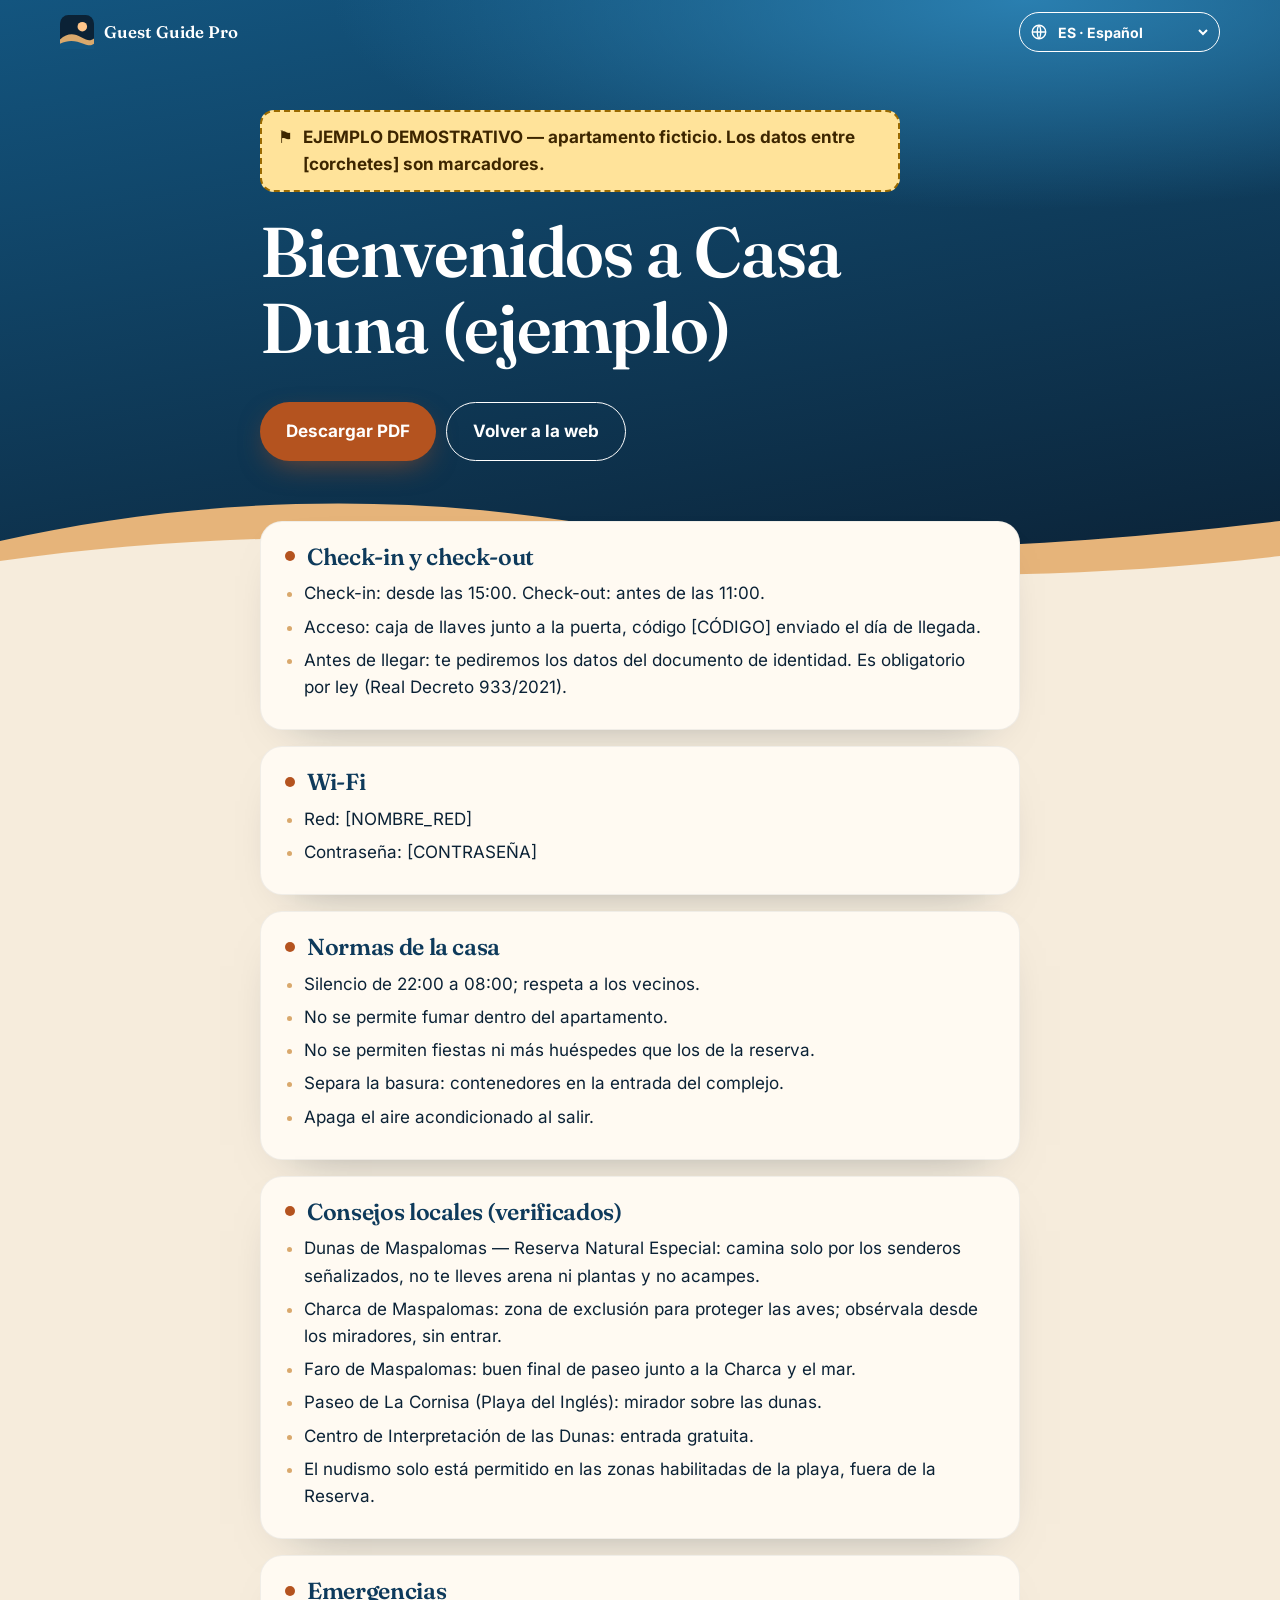
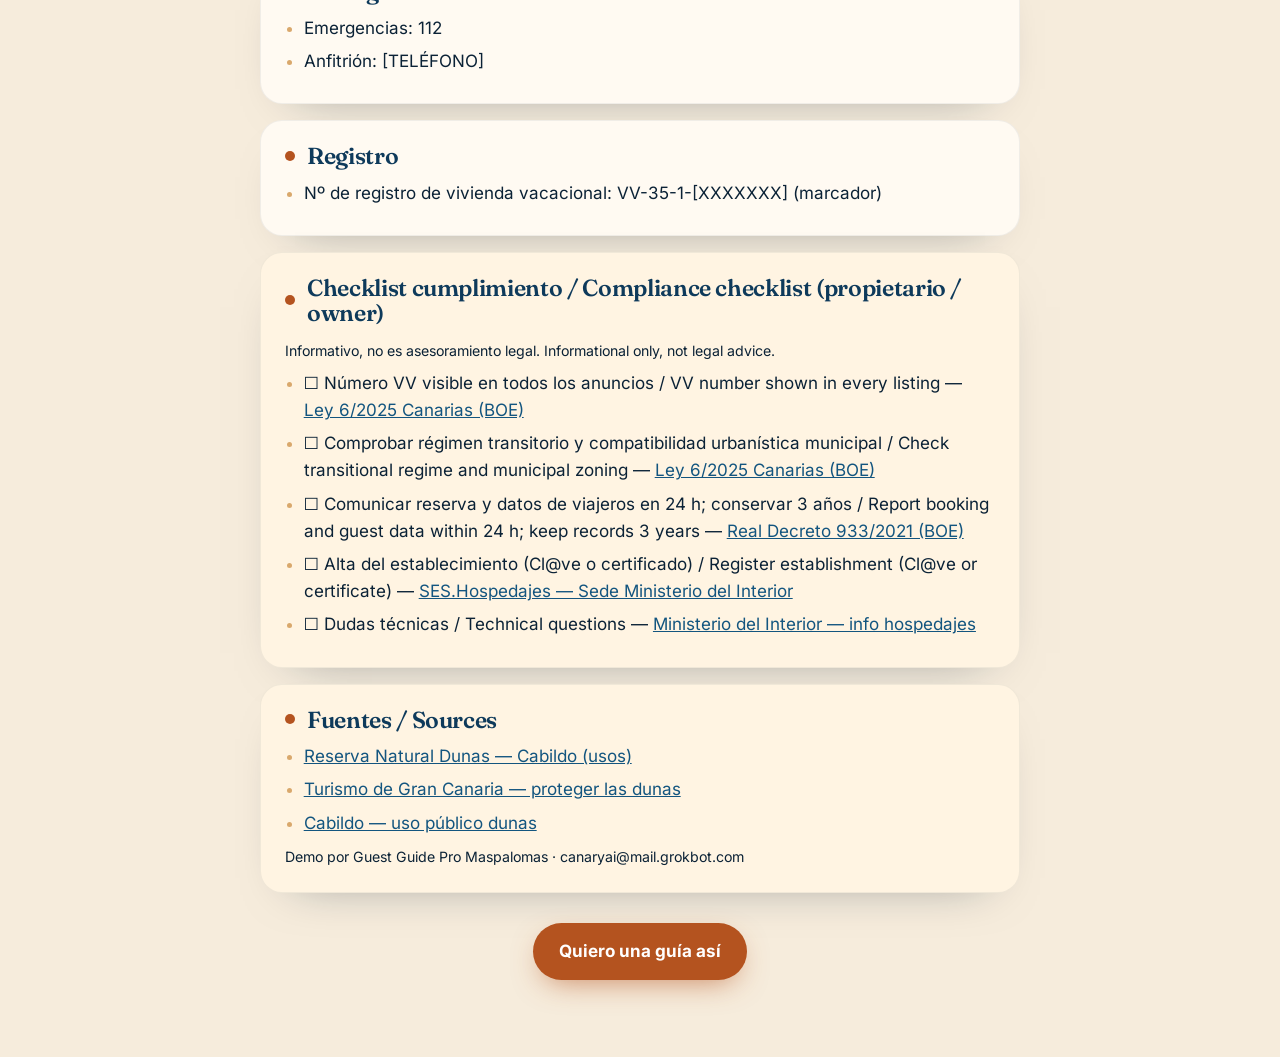
==== commit fc0e4580: "Update demo (current version)" ====
--- a/demo/index.html
+++ b/demo/index.html
@@ -1,10 +1,9 @@
 <!doctype html>
-<html lang="es" data-title-es="Casa Duna — guía demo · Guest Guide Pro Maspalomas" data-title-en="Casa Duna — demo guide · Guest Guide Pro Maspalomas" data-title-de="Casa Duna — Demo-Gästeguide · Guest Guide Pro Maspalomas" data-title-it="Casa Duna — guida demo · Guest Guide Pro Maspalomas">
+<html lang="es" data-title-es="Bienvenidos a Casa Duna (ejemplo) · Guest Guide Pro" data-title-en="Welcome to Casa Duna (example) · Guest Guide Pro" data-title-de="Willkommen in der Casa Duna (Beispiel) · Guest Guide Pro" data-title-it="Benvenuti a Casa Duna (esempio) · Guest Guide Pro" data-title-fr="Bienvenue à Casa Duna (exemple) · Guest Guide Pro" data-title-nl="Welkom in Casa Duna (voorbeeld) · Guest Guide Pro" data-title-nb="Velkommen til Casa Duna (eksempel) · Guest Guide Pro" data-title-sv="Välkommen till Casa Duna (exempel) · Guest Guide Pro">
 <head>
 <meta charset="utf-8">
 <meta name="viewport" content="width=device-width,initial-scale=1,viewport-fit=cover">
-<title>Casa Duna — guía demo · Guest Guide Pro Maspalomas</title>
-<meta name="description" content="Ejemplo demostrativo de guía para huéspedes (apartamento ficticio) en ES, EN, DE e IT.">
+<title>Bienvenidos a Casa Duna (ejemplo) · Guest Guide Pro</title>
 <meta name="robots" content="noindex">
 <meta name="theme-color" content="#0b2236">
 <link rel="icon" href="../assets/logo.svg" type="image/svg+xml">
@@ -14,7 +13,7 @@
 <a class="skip" href="#main">Skip / Saltar</a>
 <header class="top dark"><div class="wrap">
 <a class="brand" href="../"><img src="../assets/logo.svg" width="34" height="34" alt=""> Guest Guide Pro</a>
-<nav aria-label="Idioma / Language"><div class="langsw" role="group" aria-label="Idioma / Language"><button type="button" data-setlang="es" aria-pressed="true" lang="es">ES</button><button type="button" data-setlang="en" aria-pressed="false" lang="en">EN</button><button type="button" data-setlang="de" aria-pressed="false" lang="de">DE</button><button type="button" data-setlang="it" aria-pressed="false" lang="it">IT</button></div></nav>
+<nav aria-label="Idioma / Language"><label class="langsel"><span class="sr">Idioma / Language</span><svg aria-hidden="true" width="18" height="18" viewBox="0 0 24 24" fill="none" stroke="currentColor" stroke-width="1.8"><circle cx="12" cy="12" r="9"/><path d="M3 12h18M12 3c3 3 3 15 0 18M12 3c-3 3-3 15 0 18"/></svg><select data-langselect><option value="es" lang="es" selected>ES · Español</option><option value="en" lang="en">EN · English</option><option value="de" lang="de">DE · Deutsch</option><option value="it" lang="it">IT · Italiano</option><option value="fr" lang="fr">FR · Français</option><option value="nl" lang="nl">NL · Nederlands</option><option value="nb" lang="nb">NB · Norsk (bokmål)</option><option value="sv" lang="sv">SV · Svenska</option></select></label></nav>
 </div></header>
 <main id="main">
 <div class="g-hero"><div class="wrap" style="max-width:760px">
@@ -22,7 +21,11 @@
 <div data-l="en" lang="en"><p class="ex" role="note"><span aria-hidden="true">⚑</span> DEMO EXAMPLE — fictional apartment. Data in [brackets] are placeholders.</p><h1>Welcome to Casa Duna (example)</h1></div>
 <div data-l="de" lang="de"><p class="ex" role="note"><span aria-hidden="true">⚑</span> DEMO-BEISPIEL: fiktive Wohnung. Angaben in [Klammern] sind Platzhalter.</p><h1>Willkommen in der Casa Duna (Beispiel)</h1></div>
 <div data-l="it" lang="it"><p class="ex" role="note"><span aria-hidden="true">⚑</span> ESEMPIO DIMOSTRATIVO — appartamento fittizio. I dati tra [parentesi] sono segnaposto.</p><h1>Benvenuti a Casa Duna (esempio)</h1></div>
-<div class="g-actions"><a class="btn btn-sun" href="guia_demo_casa_duna.pdf"><span data-l="es">Descargar PDF</span><span data-l="en">Download PDF</span><span data-l="de">PDF herunterladen</span><span data-l="it">Scarica PDF</span></a><a class="btn btn-ghost" href="../"><span data-l="es">Volver a la web</span><span data-l="en">Back to site</span><span data-l="de">Zurück zur Website</span><span data-l="it">Torna al sito</span></a></div>
+<div data-l="fr" lang="fr"><p class="ex" role="note"><span aria-hidden="true">⚑</span> EXEMPLE DE DÉMONSTRATION — appartement fictif. Les données entre [crochets] sont des espaces réservés.</p><h1>Bienvenue à Casa Duna (exemple)</h1></div>
+<div data-l="nl" lang="nl"><p class="ex" role="note"><span aria-hidden="true">⚑</span> DEMOVOORBEELD — fictief appartement. Gegevens tussen [haakjes] zijn tijdelijke aanduidingen.</p><h1>Welkom in Casa Duna (voorbeeld)</h1></div>
+<div data-l="nb" lang="nb"><p class="ex" role="note"><span aria-hidden="true">⚑</span> DEMOEKSEMPEL — fiktiv leilighet. Opplysninger i [klammer] er plassholdere.</p><h1>Velkommen til Casa Duna (eksempel)</h1></div>
+<div data-l="sv" lang="sv"><p class="ex" role="note"><span aria-hidden="true">⚑</span> DEMOEXEMPEL — fiktiv lägenhet. Uppgifter inom [hakparentes] är platshållare.</p><h1>Välkommen till Casa Duna (exempel)</h1></div>
+<div class="g-actions"><a class="btn btn-sun" href="guia_demo_casa_duna.pdf"><span data-l="es">Descargar PDF</span><span data-l="en">Download PDF</span><span data-l="de">PDF herunterladen</span><span data-l="it">Scarica PDF</span><span data-l="fr">Télécharger le PDF</span><span data-l="nl">PDF downloaden</span><span data-l="nb">Last ned PDF</span><span data-l="sv">Ladda ner PDF</span></a><a class="btn btn-ghost" href="../"><span data-l="es">Volver a la web</span><span data-l="en">Back to site</span><span data-l="de">Zurück zur Website</span><span data-l="it">Torna al sito</span><span data-l="fr">Retour au site</span><span data-l="nl">Terug naar de website</span><span data-l="nb">Tilbake til nettstedet</span><span data-l="sv">Tillbaka till webbplatsen</span></a></div>
 </div>
 <svg class="dunes" viewBox="0 0 1440 90" preserveAspectRatio="none" aria-hidden="true" focusable="false"><path fill="#e6b47a" d="M0 50C200 10 420 0 640 30s420 40 800 0v60H0z"/><path fill="#f6ecdc" d="M0 70c240-30 480-30 720-5s480 25 720 0v25H0z"/></svg>
 </div>
@@ -52,16 +55,48 @@
 <section class="g-sec rv"><h2>Registrierung</h2><ul><li>Registriernummer der Ferienwohnung: VV-35-1-[XXXXXXX] (Platzhalter)</li></ul></section>
 </div>
 <div data-l="it" lang="it">
-<section class="g-sec rv"><h2>Check-in e check-out</h2><ul><li>Check-in dalle 15:00. Check-out entro le 11:00.</li><li>Accesso: cassetta delle chiavi accanto alla porta, codice [CODICE] inviato il giorno dell'arrivo.</li><li>Prima dell'arrivo ti chiederemo i dati del documento d'identità. È obbligatorio per legge (Real Decreto 933/2021).</li></ul></section>
+<section class="g-sec rv"><h2>Check-in e check-out</h2><ul><li>Check-in dalle 15:00. Check-out entro le 11:00.</li><li>Accesso: cassetta delle chiavi accanto alla porta, codice [CODICE] inviato il giorno dell&#x27;arrivo.</li><li>Prima dell&#x27;arrivo ti chiederemo i dati del documento d&#x27;identità. È obbligatorio per legge (Real Decreto 933/2021).</li></ul></section>
 <section class="g-sec rv"><h2>Wi-Fi</h2><ul><li>Rete: [NOME_RETE]</li><li>Password: [PASSWORD]</li></ul></section>
-<section class="g-sec rv"><h2>Regole della casa</h2><ul><li>Silenzio dalle 22:00 alle 08:00.</li><li>Vietato fumare all'interno.</li><li>Niente feste né ospiti oltre a quelli della prenotazione.</li><li>Fai la raccolta differenziata: contenitori all'ingresso del complesso.</li><li>Spegni l'aria condizionata quando esci.</li></ul></section>
+<section class="g-sec rv"><h2>Regole della casa</h2><ul><li>Silenzio dalle 22:00 alle 08:00.</li><li>Vietato fumare all&#x27;interno.</li><li>Niente feste né ospiti oltre a quelli della prenotazione.</li><li>Fai la raccolta differenziata: contenitori all&#x27;ingresso del complesso.</li><li>Spegni l&#x27;aria condizionata quando esci.</li></ul></section>
 <section class="g-sec rv"><h2>Consigli locali (verificati)</h2><ul><li>Dune di Maspalomas, Riserva Naturale Speciale: cammina solo sui sentieri segnalati, non portare via sabbia o piante e non campeggiare.</li><li>Laguna (La Charca): zona di esclusione per proteggere gli uccelli; osservala dai belvedere, senza entrare.</li><li>Faro di Maspalomas: ottima meta finale di una passeggiata lungo la laguna e il mare.</li><li>Passeggiata La Cornisa (Playa del Inglés): belvedere sulle dune.</li><li>Centro di interpretazione delle dune: ingresso gratuito.</li><li>Il naturismo è consentito solo nelle zone indicate della spiaggia, fuori dalla Riserva.</li></ul></section>
 <section class="g-sec rv"><h2>Emergenze</h2><ul><li>Emergenze: 112</li><li>Host: [TELEFONO]</li></ul></section>
 <section class="g-sec rv"><h2>Registrazione</h2><ul><li>N° di registro della casa vacanza: VV-35-1-[XXXXXXX] (segnaposto)</li></ul></section>
 </div>
+<div data-l="fr" lang="fr">
+<section class="g-sec rv"><h2>Arrivée et départ</h2><ul><li>Arrivée à partir de 15h00. Départ avant 11h00.</li><li>Accès : boîte à clés près de la porte, code [CODE] envoyé le jour de l’arrivée.</li><li>Avant votre arrivée, nous vous demanderons les informations de votre pièce d’identité. C’est obligatoire selon la loi espagnole (décret royal 933/2021).</li></ul></section>
+<section class="g-sec rv"><h2>Wi-Fi</h2><ul><li>Réseau : [NOM_RÉSEAU]</li><li>Mot de passe : [MOT_DE_PASSE]</li></ul></section>
+<section class="g-sec rv"><h2>Règles de la maison</h2><ul><li>Silence de 22h00 à 08h00 ; merci de respecter les voisins.</li><li>Interdiction de fumer à l’intérieur.</li><li>Pas de fêtes ni d’invités au-delà de ceux de la réservation.</li><li>Triez vos déchets : conteneurs à l’entrée de la résidence.</li><li>Éteignez la climatisation quand vous sortez.</li></ul></section>
+<section class="g-sec rv"><h2>Conseils locaux (vérifiés)</h2><ul><li>Dunes de Maspalomas, Réserve naturelle spéciale : restez sur les sentiers balisés, n’emportez ni sable ni plantes et ne campez pas.</li><li>Lagune de Maspalomas (La Charca) : zone interdite d’accès pour protéger les oiseaux ; observez-la depuis les belvédères.</li><li>Phare de Maspalomas : une belle fin de promenade le long de la lagune et de la mer.</li><li>Promenade de La Cornisa (Playa del Inglés) : belvédère sur les dunes.</li><li>Centre d’interprétation des dunes : entrée gratuite.</li><li>Naturisme uniquement dans les zones de plage prévues à cet effet, en dehors de la Réserve.</li></ul></section>
+<section class="g-sec rv"><h2>Urgences</h2><ul><li>Urgences : 112</li><li>Hôte : [TÉLÉPHONE]</li></ul></section>
+<section class="g-sec rv"><h2>Enregistrement</h2><ul><li>N° d’enregistrement du logement de vacances : VV-35-1-[XXXXXXX] (espace réservé)</li></ul></section>
+</div>
+<div data-l="nl" lang="nl">
+<section class="g-sec rv"><h2>Inchecken en uitchecken</h2><ul><li>Inchecken vanaf 15:00. Uitchecken vóór 11:00.</li><li>Toegang: sleutelkastje naast de deur, code [CODE] wordt op de aankomstdag verstuurd.</li><li>Vóór aankomst vragen we de gegevens van je identiteitsbewijs. Dit is wettelijk verplicht in Spanje (Koninklijk Besluit 933/2021).</li></ul></section>
+<section class="g-sec rv"><h2>Wifi</h2><ul><li>Netwerk: [NETWERKNAAM]</li><li>Wachtwoord: [WACHTWOORD]</li></ul></section>
+<section class="g-sec rv"><h2>Huisregels</h2><ul><li>Stilte van 22:00 tot 08:00; houd rekening met de buren.</li><li>Niet roken binnen.</li><li>Geen feesten en geen extra gasten naast die van de boeking.</li><li>Scheid je afval: containers bij de ingang van het complex.</li><li>Zet de airconditioning uit als je weggaat.</li></ul></section>
+<section class="g-sec rv"><h2>Lokale tips (gecontroleerd)</h2><ul><li>Duinen van Maspalomas, een bijzonder natuurreservaat: blijf op de gemarkeerde paden, neem geen zand of planten mee en kampeer niet.</li><li>Lagune van Maspalomas (La Charca): verboden toegang ter bescherming van de vogels; bekijk haar vanaf de uitkijkpunten.</li><li>Vuurtoren van Maspalomas: een mooie afsluiter van een wandeling langs de lagune en de zee.</li><li>Promenade La Cornisa (Playa del Inglés): uitkijkpunt over de duinen.</li><li>Bezoekerscentrum van de duinen: gratis toegang.</li><li>Naturisme alleen op de daarvoor aangewezen strandgedeelten, buiten het reservaat.</li></ul></section>
+<section class="g-sec rv"><h2>Noodgevallen</h2><ul><li>Noodnummer: 112</li><li>Host: [TELEFOON]</li></ul></section>
+<section class="g-sec rv"><h2>Registratie</h2><ul><li>Registratienummer vakantiewoning: VV-35-1-[XXXXXXX] (tijdelijke aanduiding)</li></ul></section>
+</div>
+<div data-l="nb" lang="nb">
+<section class="g-sec rv"><h2>Innsjekking og utsjekking</h2><ul><li>Innsjekking fra kl. 15.00. Utsjekking innen kl. 11.00.</li><li>Tilgang: nøkkelboks ved døren, kode [KODE] sendes på ankomstdagen.</li><li>Før ankomst ber vi om opplysninger fra legitimasjonen din. Dette er påkrevd etter spansk lov (kongelig dekret 933/2021).</li></ul></section>
+<section class="g-sec rv"><h2>Wi-Fi</h2><ul><li>Nettverk: [NETTVERKSNAVN]</li><li>Passord: [PASSORD]</li></ul></section>
+<section class="g-sec rv"><h2>Husregler</h2><ul><li>Stille fra kl. 22.00 til 08.00; ta hensyn til naboene.</li><li>Røyking innendørs er ikke tillatt.</li><li>Ingen fester og ingen flere gjester enn dem som står i bestillingen.</li><li>Sorter avfallet: avfallsbeholdere ved inngangen til anlegget.</li><li>Slå av klimaanlegget når du går ut.</li></ul></section>
+<section class="g-sec rv"><h2>Lokale tips (kontrollert)</h2><ul><li>Sanddynene i Maspalomas, et spesielt naturreservat: gå bare på merkede stier, ikke ta med sand eller planter, og camping er ikke tillatt.</li><li>Lagunen i Maspalomas (La Charca): forbudt område for å beskytte fuglene; se den fra utsiktspunktene.</li><li>Fyret i Maspalomas: en fin avslutning på en tur langs lagunen og havet.</li><li>Promenaden La Cornisa (Playa del Inglés): utsiktspunkt over sanddynene.</li><li>Besøkssenteret for sanddynene: gratis inngang.</li><li>Naturisme bare i de anviste strandområdene, utenfor reservatet.</li></ul></section>
+<section class="g-sec rv"><h2>Nødsituasjoner</h2><ul><li>Nødnummer: 112</li><li>Vert: [TELEFON]</li></ul></section>
+<section class="g-sec rv"><h2>Registrering</h2><ul><li>Registreringsnummer for feriebolig: VV-35-1-[XXXXXXX] (plassholder)</li></ul></section>
+</div>
+<div data-l="sv" lang="sv">
+<section class="g-sec rv"><h2>Incheckning och utcheckning</h2><ul><li>Incheckning från kl. 15.00. Utcheckning senast kl. 11.00.</li><li>Tillträde: nyckelbox vid dörren, kod [KOD] skickas på ankomstdagen.</li><li>Före ankomst ber vi om uppgifter från din id-handling. Det krävs enligt spansk lag (kungligt dekret 933/2021).</li></ul></section>
+<section class="g-sec rv"><h2>Wi-Fi</h2><ul><li>Nätverk: [NÄTVERKSNAMN]</li><li>Lösenord: [LÖSENORD]</li></ul></section>
+<section class="g-sec rv"><h2>Husregler</h2><ul><li>Tyst mellan kl. 22.00 och 08.00; visa hänsyn mot grannarna.</li><li>Rökning inomhus är inte tillåten.</li><li>Inga fester och inga fler gäster än de som ingår i bokningen.</li><li>Sortera soporna: sopkärl vid anläggningens entré.</li><li>Stäng av luftkonditioneringen när du går ut.</li></ul></section>
+<section class="g-sec rv"><h2>Lokala tips (kontrollerade)</h2><ul><li>Sanddynerna i Maspalomas, ett särskilt naturreservat: gå bara på markerade stigar, ta inte med sand eller växter, och camping är inte tillåten.</li><li>Lagunen i Maspalomas (La Charca): tillträdesförbud för att skydda fåglarna; titta från utsiktsplatserna.</li><li>Maspalomas fyr: ett fint slut på en promenad längs lagunen och havet.</li><li>Strandpromenaden La Cornisa (Playa del Inglés): utsiktsplats över sanddynerna.</li><li>Sanddynernas besökscentrum: fri entré.</li><li>Naturism endast på de anvisade strandområdena, utanför reservatet.</li></ul></section>
+<section class="g-sec rv"><h2>Nödsituationer</h2><ul><li>Larmnummer: 112</li><li>Värd: [TELEFON]</li></ul></section>
+<section class="g-sec rv"><h2>Registrering</h2><ul><li>Registreringsnummer för semesterbostad: VV-35-1-[XXXXXXX] (platshållare)</li></ul></section>
+</div>
 <section class="g-sec owner rv"><h2>Checklist cumplimiento / Compliance checklist (propietario / owner)</h2><small>Informativo, no es asesoramiento legal. Informational only, not legal advice.</small><ul><li>☐ Número VV visible en todos los anuncios / VV number shown in every listing — <a href="https://www.boe.es/eli/es-cn/l/2025/12/10/6">Ley 6/2025 Canarias (BOE)</a></li><li>☐ Comprobar régimen transitorio y compatibilidad urbanística municipal / Check transitional regime and municipal zoning — <a href="https://www.boe.es/eli/es-cn/l/2025/12/10/6">Ley 6/2025 Canarias (BOE)</a></li><li>☐ Comunicar reserva y datos de viajeros en 24 h; conservar 3 años / Report booking and guest data within 24 h; keep records 3 years — <a href="https://www.boe.es/eli/es/rd/2021/10/26/933/con">Real Decreto 933/2021 (BOE)</a></li><li>☐ Alta del establecimiento (Cl@ve o certificado) / Register establishment (Cl@ve or certificate) — <a href="https://sede.interior.gob.es/portal/sede/tramites?idAgrupacion=18">SES.Hospedajes — Sede Ministerio del Interior</a></li><li>☐ Dudas técnicas / Technical questions — <a href="https://www.interior.gob.es/opencms/es/servicios-al-ciudadano/hospedajes-y-alquiler-de-vehiculos/">Ministerio del Interior — info hospedajes</a></li></ul></section>
 <section class="g-sec owner rv"><h2>Fuentes / Sources</h2><ul><li><a href="https://cabildo.grancanaria.com/dunas/espacio-protegido-ordenacion-usos">Reserva Natural Dunas — Cabildo (usos)</a></li><li><a href="https://www.grancanaria.com/turismo/es/playas/maspalomas/ayudanos-a-proteger-las-dunas-de-maspalomas/">Turismo de Gran Canaria — proteger las dunas</a></li><li><a href="https://cabildo.grancanaria.com/dunas/uso-publico">Cabildo — uso público dunas</a></li></ul><small>Demo por Guest Guide Pro Maspalomas · canaryai@mail.grokbot.com</small></section>
-<p style="text-align:center;margin-top:30px"><a class="btn btn-sun" href="mailto:canaryai@mail.grokbot.com?subject=Guest%20Guide%20Pro"><span data-l="es">Quiero una guía así</span><span data-l="en">I want a guide like this</span><span data-l="de">Ich möchte so einen Gästeguide</span><span data-l="it">Voglio una guida così</span></a></p>
+<p class="g-cta"><a class="btn btn-sun" href="mailto:canaryai@mail.grokbot.com?subject=Guest%20Guide%20Pro"><span data-l="es">Quiero una guía así</span><span data-l="en">I want a guide like this</span><span data-l="de">Ich möchte so einen Gästeguide</span><span data-l="it">Voglio una guida così</span><span data-l="fr">Je veux un guide comme celui-ci</span><span data-l="nl">Ik wil zo’n gids</span><span data-l="nb">Jeg vil ha en slik guide</span><span data-l="sv">Jag vill ha en sådan guide</span></a></p>
 </div>
 </main>
 <script src="../assets/main.js" defer></script>
--- a/assets/style.css
+++ b/assets/style.css
@@ -132,3 +132,16 @@
 .top.dark:not(.solid) .langsw button{color:#fff}.top.dark:not(.solid) .langsw button[aria-pressed=true]{background:#fff;color:var(--ink)}
 .top.dark:not(.solid) nav a.lnk{color:#fff}
 @media print{.top,.sticky,.g-actions,.dunes{display:none!important}.g-hero{background:none;color:#000;padding:20px 0}.g-hero h1{color:#000}.g-body{margin:0}.g-sec{box-shadow:none;break-inside:avoid}.rv{opacity:1!important;transform:none!important}html.noowner .owner,html.noowner .g-body>p{display:none}}
+.sr{position:absolute;width:1px;height:1px;overflow:hidden;clip:rect(0 0 0 0);white-space:nowrap}
+.langsel{display:inline-flex;align-items:center;gap:6px;border:1.5px solid currentColor;border-radius:999px;padding:0 8px 0 10px;min-height:40px;color:var(--ink)}
+.langsel select{font:inherit;font-size:.88rem;font-weight:700;border:0;background:transparent;color:inherit;min-height:38px;max-width:46vw;cursor:pointer}
+.langsel select option{color:var(--ink)}
+.langsel:focus-within{outline:3px solid var(--sun);outline-offset:3px}.langsel select:focus-visible{outline:none}
+.top.dark:not(.solid) .langsel{color:#fff}
+.g-cta{text-align:center;margin-top:30px}
+html[lang=fr] [data-l]:not([data-l=fr]),html[lang=nl] [data-l]:not([data-l=nl]),html[lang=nb] [data-l]:not([data-l=nb]),html[lang=sv] [data-l]:not([data-l=sv]){display:none!important}
+.brand{white-space:nowrap}@media(max-width:380px){.brand{font-size:.95rem}}
+.ctarow{display:flex;flex-wrap:wrap;gap:12px;justify-content:center}
+.legal{border-top:1px solid rgba(255,255,255,.15);margin-top:26px;padding-top:22px}
+.legal dl{display:grid;gap:12px;margin:0 0 20px}@media(min-width:720px){.legal dl{grid-template-columns:repeat(4,auto);justify-content:start;column-gap:40px}}
+.legal dt{font-size:.75rem;letter-spacing:.12em;text-transform:uppercase;color:#8fa6b8;font-weight:700}.legal dd{margin:2px 0 0;color:#fff;word-break:break-word}
